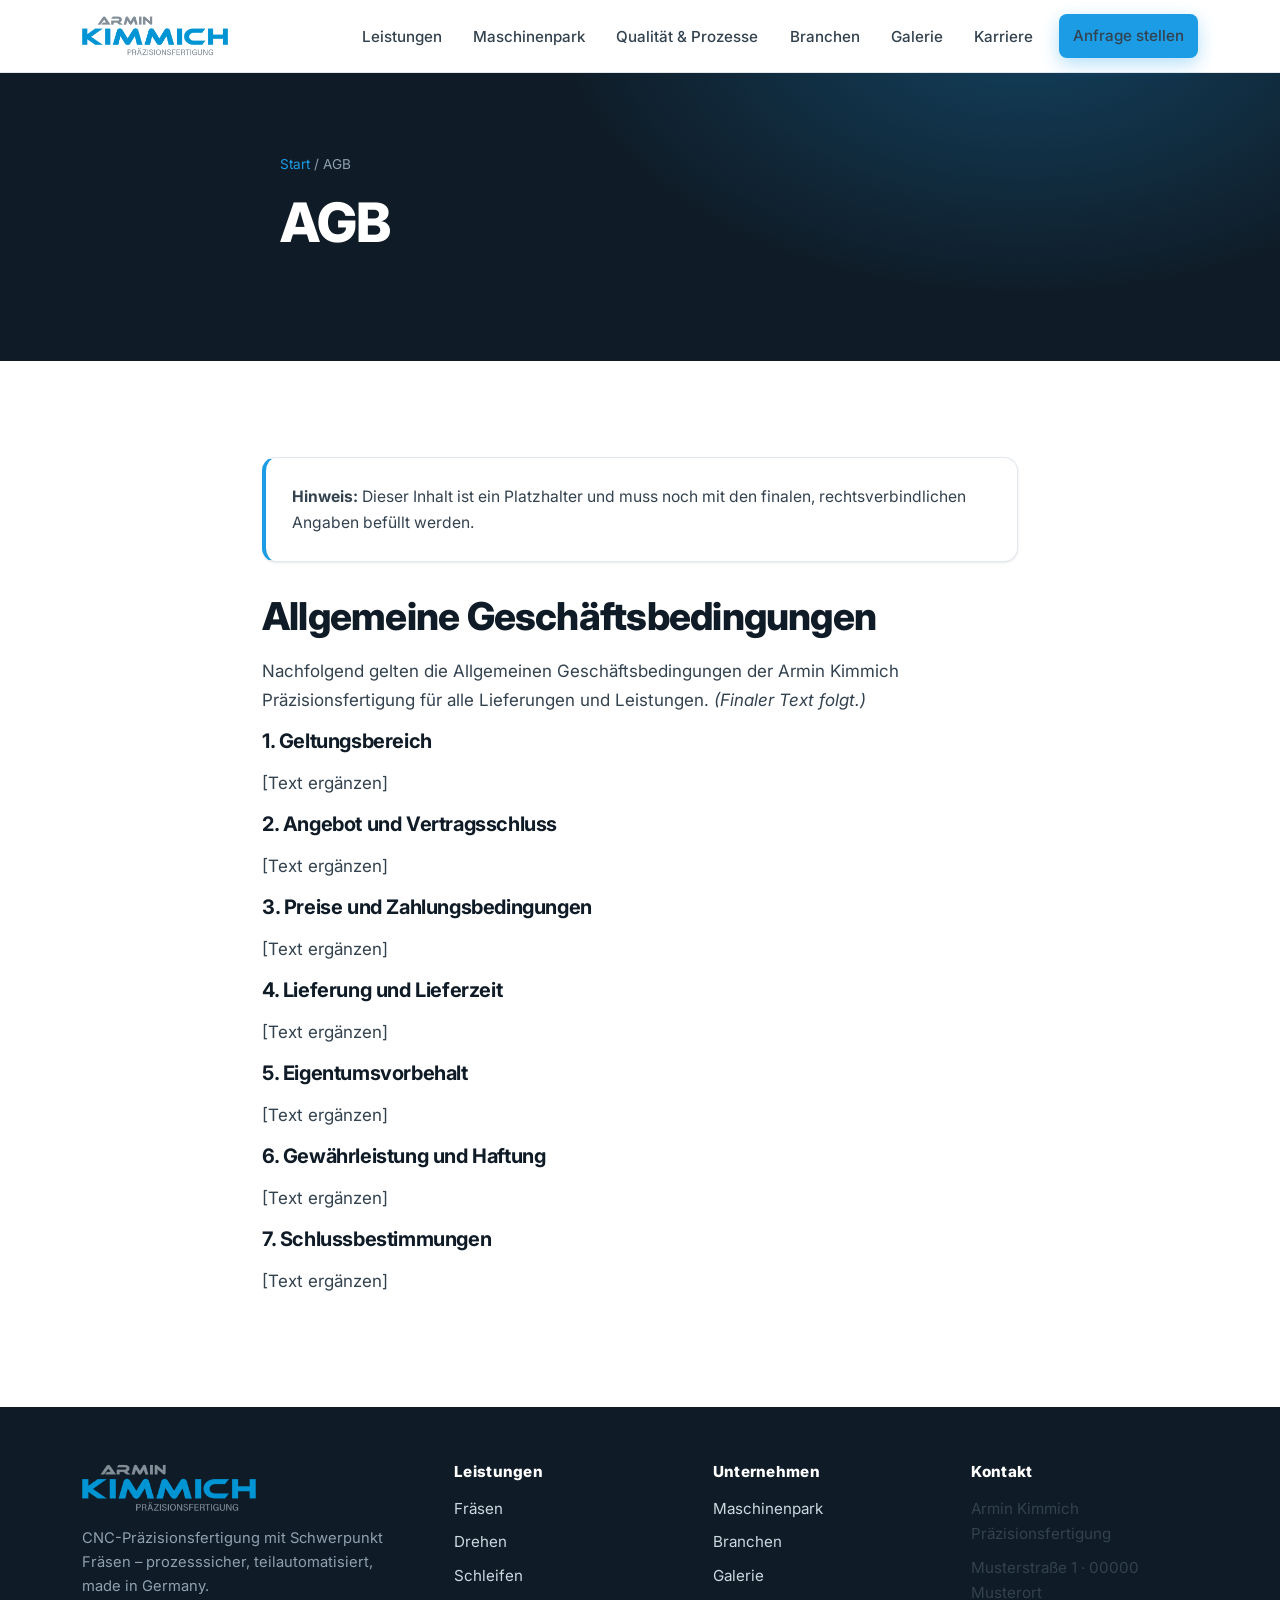
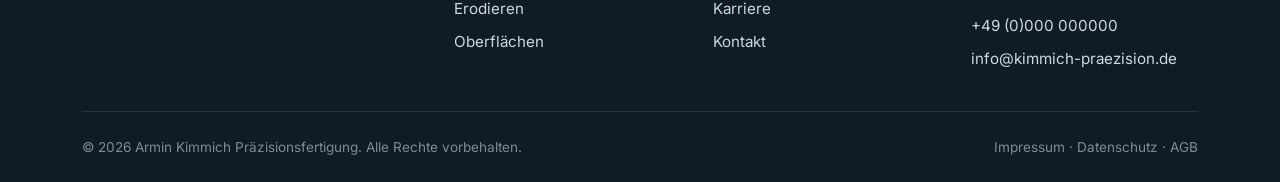
==== agb.html @ dd3c0cbb "Portfolio angleichen + Maschinenpark erweitern + AGB/Rechtsseiten - Startseite: Leistungskarten auf " ====
<!DOCTYPE html>
<html lang="de">
<head>
  <meta charset="UTF-8" />
  <meta name="viewport" content="width=device-width, initial-scale=1" />
  <title>AGB – Armin Kimmich Präzisionsfertigung</title>
  <meta name="description" content="Allgemeine Geschäftsbedingungen der Armin Kimmich Präzisionsfertigung." />
  <meta name="robots" content="noindex" />
  <link rel="icon" href="assets/favicon.svg" type="image/svg+xml" />
  <link rel="stylesheet" href="css/style.css" />
</head>
<body>
  <header class="site-header">
    <div class="container nav">
      <a class="brand" href="index.html"><img class="brand__logo" src="logo_kimmich_transparent_web_567x162pixel.png" alt="Armin Kimmich Präzisionsfertigung" width="567" height="162" /></a>
      <button class="nav__toggle" aria-label="Menü" aria-expanded="false" aria-controls="nav-links"><span></span><span></span><span></span></button>
      <ul class="nav__links" id="nav-links">
        <li><a href="leistungen.html">Leistungen</a></li>
        <li><a href="maschinenpark.html">Maschinenpark</a></li>
        <li><a href="qualitaet-prozesse.html">Qualität & Prozesse</a></li>
        <li><a href="branchen.html">Branchen</a></li>
        <li><a href="galerie.html">Galerie</a></li>
        <li><a href="karriere.html">Karriere</a></li>
        <li class="nav__cta"><a class="btn btn--primary" href="kontakt.html">Anfrage stellen</a></li>
      </ul>
    </div>
  </header>

  <section class="page-hero">
    <div class="container page-hero__inner">
      <div class="breadcrumb"><a href="index.html">Start</a> / AGB</div>
      <h1>AGB</h1>
    </div>
  </section>

  <section class="section">
    <div class="container" style="max-width:820px">
<div class="card reveal" style="border-left:4px solid var(--accent);margin-bottom:2rem"><p style="margin:0"><strong>Hinweis:</strong> Dieser Inhalt ist ein Platzhalter und muss noch mit den finalen, rechtsverbindlichen Angaben befüllt werden.</p></div>
      <div class="stack">
        <h2>Allgemeine Geschäftsbedingungen</h2>
        <p>Nachfolgend gelten die Allgemeinen Geschäftsbedingungen der Armin Kimmich
           Präzisionsfertigung für alle Lieferungen und Leistungen. <em>(Finaler Text folgt.)</em></p>
        <h3>1. Geltungsbereich</h3>
        <p>[Text ergänzen]</p>
        <h3>2. Angebot und Vertragsschluss</h3>
        <p>[Text ergänzen]</p>
        <h3>3. Preise und Zahlungsbedingungen</h3>
        <p>[Text ergänzen]</p>
        <h3>4. Lieferung und Lieferzeit</h3>
        <p>[Text ergänzen]</p>
        <h3>5. Eigentumsvorbehalt</h3>
        <p>[Text ergänzen]</p>
        <h3>6. Gewährleistung und Haftung</h3>
        <p>[Text ergänzen]</p>
        <h3>7. Schlussbestimmungen</h3>
        <p>[Text ergänzen]</p>
      </div>
    </div>
  </section>

  <footer class="site-footer">
    <div class="container">
      <div class="footer__grid">
        <div class="footer__brand"><a class="brand" href="index.html"><img class="brand__logo" src="logo_kimmich_transparent_web_567x162pixel.png" alt="Armin Kimmich Präzisionsfertigung" width="567" height="162" /></a><p>CNC-Präzisionsfertigung mit Schwerpunkt Fräsen – prozesssicher, teilautomatisiert, made in Germany.</p></div>
        <div><h4>Leistungen</h4><ul><li><a href="leistungen.html">Fräsen</a></li><li><a href="leistungen.html">Drehen</a></li><li><a href="leistungen.html">Schleifen</a></li><li><a href="leistungen.html">Erodieren</a></li><li><a href="leistungen.html">Oberflächen</a></li></ul></div>
        <div><h4>Unternehmen</h4><ul><li><a href="maschinenpark.html">Maschinenpark</a></li><li><a href="branchen.html">Branchen</a></li><li><a href="galerie.html">Galerie</a></li><li><a href="karriere.html">Karriere</a></li><li><a href="kontakt.html">Kontakt</a></li></ul></div>
        <div><h4>Kontakt</h4><ul><li>Armin Kimmich Präzisionsfertigung</li><li>Musterstraße 1 · 00000 Musterort</li><li><a href="tel:+490000000000">+49 (0)000 000000</a></li><li><a href="mailto:info@kimmich-praezision.de">info@kimmich-praezision.de</a></li></ul></div>
      </div>
      <div class="footer__bottom">
        <span>© <span data-year>2026</span> Armin Kimmich Präzisionsfertigung. Alle Rechte vorbehalten.</span>
        <span><a href="impressum.html">Impressum</a> · <a href="datenschutz.html">Datenschutz</a> · <a href="agb.html">AGB</a></span>
      </div>
    </div>
  </footer>
  <script src="js/main.js"></script>
</body>
</html>
---- css/style.css ----
/* ==========================================================================
   Armin Kimmich Präzisionsfertigung – Design System
   Schrift: Inter · Akzent: #1c9ce5
   ========================================================================== */

/* ---- Fonts (Inter, self-hosted fallback to system) ---------------------- */
@import url('https://fonts.googleapis.com/css2?family=Inter:wght@400;500;600;700;800&display=swap');

/* ---- Design Tokens ------------------------------------------------------ */
:root {
  --accent: #1c9ce5;
  --accent-dark: #147bb8;
  --accent-light: #e8f5fd;

  --ink: #0f1b26;
  --ink-2: #33424f;
  --muted: #6a7885;
  --line: #e3e8ed;
  --bg: #ffffff;
  --bg-soft: #f5f8fa;
  --bg-dark: #0f1b26;

  --radius: 14px;
  --radius-sm: 9px;
  --shadow-sm: 0 1px 3px rgba(15, 27, 38, .06), 0 1px 2px rgba(15, 27, 38, .04);
  --shadow: 0 10px 30px rgba(15, 27, 38, .08);
  --shadow-lg: 0 24px 60px rgba(15, 27, 38, .12);

  --container: 1180px;
  --gap: clamp(1rem, 3vw, 2rem);

  --font: 'Inter', -apple-system, BlinkMacSystemFont, 'Segoe UI', Roboto, Helvetica, Arial, sans-serif;
}

/* ---- Reset -------------------------------------------------------------- */
*, *::before, *::after { box-sizing: border-box; }
html { scroll-behavior: smooth; -webkit-text-size-adjust: 100%; }
body {
  margin: 0;
  font-family: var(--font);
  color: var(--ink);
  background: var(--bg);
  line-height: 1.65;
  font-size: 17px;
  -webkit-font-smoothing: antialiased;
  text-rendering: optimizeLegibility;
}
img { max-width: 100%; display: block; }
a { color: var(--accent-dark); text-decoration: none; }
a:hover { text-decoration: underline; }
h1, h2, h3, h4 { line-height: 1.15; color: var(--ink); font-weight: 800; letter-spacing: -.02em; margin: 0 0 .5em; }
h1 { font-size: clamp(2.1rem, 5vw, 3.4rem); }
h2 { font-size: clamp(1.6rem, 3.5vw, 2.4rem); }
h3 { font-size: 1.25rem; font-weight: 700; }
p { margin: 0 0 1rem; color: var(--ink-2); }
ul, ol { color: var(--ink-2); }

/* ---- Layout helpers ----------------------------------------------------- */
.container { width: 100%; max-width: var(--container); margin-inline: auto; padding-inline: var(--gap); }
.section { padding: clamp(3.5rem, 8vw, 6rem) 0; }
.section--soft { background: var(--bg-soft); }
.section--dark { background: var(--bg-dark); color: #dbe4ec; }
.section--dark h1, .section--dark h2, .section--dark h3 { color: #fff; }
.section--dark p { color: #a9b7c4; }

.eyebrow {
  display: inline-block;
  font-size: .8rem;
  font-weight: 700;
  letter-spacing: .12em;
  text-transform: uppercase;
  color: var(--accent-dark);
  margin-bottom: .75rem;
}
.section--dark .eyebrow { color: var(--accent); }

.lead { font-size: 1.2rem; color: var(--ink-2); max-width: 60ch; }
.center { text-align: center; }
.center .lead { margin-inline: auto; }
.mt-0 { margin-top: 0; } .mb-0 { margin-bottom: 0; }

/* ---- Buttons ------------------------------------------------------------ */
.btn {
  display: inline-flex; align-items: center; gap: .5rem;
  font-weight: 600; font-size: 1rem;
  padding: .8rem 1.5rem; border-radius: var(--radius-sm);
  border: 1.5px solid transparent; cursor: pointer;
  transition: transform .15s ease, box-shadow .2s ease, background .2s ease;
  text-decoration: none;
}
.btn:hover { text-decoration: none; transform: translateY(-1px); }
.btn--primary { background: var(--accent); color: #fff; box-shadow: 0 6px 18px rgba(28,156,229,.32); }
.btn--primary:hover { background: var(--accent-dark); color: #fff; }
.btn--ghost { background: transparent; color: var(--ink); border-color: var(--line); }
.btn--ghost:hover { border-color: var(--accent); color: var(--accent-dark); }
.btn--light { background: #fff; color: var(--ink); }
.btn--light:hover { background: var(--accent-light); color: var(--accent-dark); }

/* ---- Header / Nav ------------------------------------------------------- */
.site-header {
  position: sticky; top: 0; z-index: 50;
  background: rgba(255,255,255,.88);
  backdrop-filter: saturate(180%) blur(12px);
  border-bottom: 1px solid var(--line);
}
.nav { display: flex; align-items: center; justify-content: space-between; height: 72px; }
.brand { display: flex; align-items: center; gap: .65rem; font-weight: 800; font-size: 1.05rem; color: var(--ink); letter-spacing: -.02em; }
.brand:hover { text-decoration: none; }
.brand__mark {
  width: 38px; height: 38px; border-radius: 9px;
  background: linear-gradient(135deg, var(--accent), var(--accent-dark));
  display: grid; place-items: center; color: #fff; font-weight: 800; font-size: 1.1rem;
  box-shadow: 0 4px 12px rgba(28,156,229,.35);
}
.brand__sub { display: block; font-size: .72rem; font-weight: 500; color: var(--muted); letter-spacing: .02em; }
.brand__logo { height: 42px; width: auto; display: block; }
@media (max-width: 900px) { .brand__logo { height: 34px; } }
.site-footer .brand { margin-bottom: .8rem; }
.site-footer .brand__logo { height: 50px; }

.nav__links { display: flex; align-items: center; gap: .35rem; list-style: none; margin: 0; padding: 0; }
.nav__links a {
  color: var(--ink-2); font-weight: 500; font-size: .95rem;
  padding: .5rem .8rem; border-radius: 8px; transition: background .15s, color .15s;
}
.nav__links a:hover, .nav__links a.is-active { color: var(--accent-dark); background: var(--accent-light); text-decoration: none; }
.nav__cta { margin-left: .5rem; }

.nav__toggle {
  display: none; background: none; border: 0; cursor: pointer; padding: .5rem;
  width: 44px; height: 44px; border-radius: 8px;
}
.nav__toggle span { display: block; width: 22px; height: 2px; background: var(--ink); margin: 4px auto; transition: .25s; border-radius: 2px; }
.nav__toggle[aria-expanded="true"] span:nth-child(1) { transform: translateY(6px) rotate(45deg); }
.nav__toggle[aria-expanded="true"] span:nth-child(2) { opacity: 0; }
.nav__toggle[aria-expanded="true"] span:nth-child(3) { transform: translateY(-6px) rotate(-45deg); }

@media (max-width: 900px) {
  .nav__toggle { display: block; }
  .nav__links {
    position: absolute; top: 72px; left: 0; right: 0;
    flex-direction: column; align-items: stretch; gap: .1rem;
    background: #fff; border-bottom: 1px solid var(--line);
    padding: .75rem var(--gap) 1.25rem;
    box-shadow: var(--shadow);
    transform: translateY(-8px); opacity: 0; pointer-events: none; transition: .2s;
  }
  .nav__links.is-open { transform: none; opacity: 1; pointer-events: auto; }
  .nav__links a { padding: .8rem .8rem; font-size: 1.05rem; }
  .nav__cta { margin: .5rem 0 0; }
  .nav__cta .btn { width: 100%; justify-content: center; }
}

/* ---- Hero --------------------------------------------------------------- */
.hero { position: relative; overflow: hidden; background: var(--bg-dark); color: #fff; }
.hero::before {
  content: ""; position: absolute; inset: 0;
  background:
    radial-gradient(60rem 40rem at 75% -10%, rgba(28,156,229,.35), transparent 60%),
    radial-gradient(40rem 30rem at 10% 110%, rgba(28,156,229,.18), transparent 60%);
}
.hero__inner { position: relative; padding: clamp(4rem, 10vw, 7rem) 0; max-width: 720px; }
.hero h1 { color: #fff; }
.hero p { color: #b9c6d2; font-size: 1.25rem; }
.hero__actions { display: flex; flex-wrap: wrap; gap: .8rem; margin-top: 1.6rem; }
.hero__stats { display: flex; flex-wrap: wrap; gap: 2.5rem; margin-top: 3rem; }
.hero__stat b { display: block; font-size: 2rem; color: #fff; font-weight: 800; letter-spacing: -.02em; }
.hero__stat span { color: #8fa0af; font-size: .9rem; }

/* ---- Grid & Cards ------------------------------------------------------- */
.grid { display: grid; gap: 1.5rem; }
.grid--2 { grid-template-columns: repeat(2, 1fr); }
.grid--3 { grid-template-columns: repeat(3, 1fr); }
.grid--4 { grid-template-columns: repeat(4, 1fr); }
@media (max-width: 900px) { .grid--3, .grid--4 { grid-template-columns: repeat(2, 1fr); } }
@media (max-width: 620px) { .grid--2, .grid--3, .grid--4 { grid-template-columns: 1fr; } }

.card {
  background: #fff; border: 1px solid var(--line); border-radius: var(--radius);
  padding: 1.6rem; box-shadow: var(--shadow-sm);
  transition: transform .18s ease, box-shadow .2s ease, border-color .2s;
}
.card:hover { transform: translateY(-3px); box-shadow: var(--shadow); border-color: #d3dbe2; }
.card__icon {
  width: 48px; height: 48px; border-radius: 12px; margin-bottom: 1rem;
  background: var(--accent-light); color: var(--accent-dark);
  display: grid; place-items: center; font-size: 1.4rem;
}
.card h3 { margin-bottom: .4rem; }
.card p { margin-bottom: 0; font-size: .98rem; }
.card__link { display: inline-flex; align-items: center; gap: .35rem; margin-top: 1rem; font-weight: 600; font-size: .95rem; }

/* ---- Feature split ------------------------------------------------------ */
.split { display: grid; grid-template-columns: 1fr 1fr; gap: clamp(2rem, 5vw, 4rem); align-items: center; }
.split--reverse .split__media { order: 2; }
@media (max-width: 820px) { .split { grid-template-columns: 1fr; } .split--reverse .split__media { order: 0; } }

/* ---- Media placeholder (.ph) ------------------------------------------- */
.ph {
  position: relative; border-radius: var(--radius); overflow: hidden;
  background:
    repeating-linear-gradient(45deg, #eef2f5 0 12px, #e7edf1 12px 24px);
  border: 1px dashed #c7d2db;
  display: grid; place-items: center; min-height: 260px; color: var(--muted);
  font-size: .85rem; font-weight: 600; letter-spacing: .04em; text-align: center;
}
.ph--tall { min-height: 380px; }
.ph--wide { aspect-ratio: 16/9; min-height: 0; }
.ph span { background: rgba(255,255,255,.75); padding: .35rem .7rem; border-radius: 6px; }

/* ---- Eingebundene Bilder ------------------------------------------------ */
.media {
  display: block; width: 100%; border-radius: var(--radius);
  box-shadow: var(--shadow); object-fit: cover;
}
.split__media .media { aspect-ratio: 4 / 3; height: auto; }

/* ---- Galerie ------------------------------------------------------------ */
.gallery { display: grid; grid-template-columns: repeat(4, 1fr); gap: 1rem; }
@media (max-width: 900px) { .gallery { grid-template-columns: repeat(3, 1fr); } }
@media (max-width: 620px) { .gallery { grid-template-columns: repeat(2, 1fr); } }
.gallery button {
  padding: 0; border: 0; margin: 0; cursor: pointer; background: none;
  border-radius: var(--radius-sm); overflow: hidden; display: block;
  box-shadow: var(--shadow-sm); transition: transform .18s ease, box-shadow .2s ease;
}
.gallery button:hover { transform: translateY(-3px); box-shadow: var(--shadow); }
.gallery img { width: 100%; aspect-ratio: 4 / 3; object-fit: cover; display: block; }

/* ---- Lightbox ----------------------------------------------------------- */
.lightbox {
  position: fixed; inset: 0; z-index: 100; display: none;
  align-items: center; justify-content: center;
  background: rgba(8, 14, 20, .92); padding: 4vw;
}
.lightbox.is-open { display: flex; }
.lightbox img { max-width: 92vw; max-height: 86vh; border-radius: var(--radius-sm); box-shadow: var(--shadow-lg); }
.lightbox__btn {
  position: absolute; background: rgba(255,255,255,.12); color: #fff; border: 0;
  width: 52px; height: 52px; border-radius: 50%; font-size: 1.6rem; cursor: pointer;
  display: grid; place-items: center; transition: background .15s;
}
.lightbox__btn:hover { background: rgba(255,255,255,.25); }
.lightbox__close { top: 18px; right: 18px; }
.lightbox__prev { left: 18px; top: 50%; transform: translateY(-50%); }
.lightbox__next { right: 18px; top: 50%; transform: translateY(-50%); }
.lightbox__count { position: absolute; bottom: 18px; left: 0; right: 0; text-align: center; color: #b9c6d2; font-size: .9rem; }
@media (max-width: 620px) { .lightbox__btn { width: 44px; height: 44px; } }

/* ---- Spec table --------------------------------------------------------- */
.spec {
  width: 100%; border-collapse: collapse; background: #fff;
  border: 1px solid var(--line); border-radius: var(--radius); overflow: hidden;
  box-shadow: var(--shadow-sm);
}
.spec th, .spec td { text-align: left; padding: .95rem 1.2rem; border-bottom: 1px solid var(--line); }
.spec tr:last-child td { border-bottom: 0; }
.spec th { background: var(--bg-soft); font-weight: 700; color: var(--ink); width: 45%; }
.spec td { color: var(--ink-2); font-variant-numeric: tabular-nums; }

/* ---- Process steps ------------------------------------------------------ */
.steps { counter-reset: step; display: grid; gap: 1.2rem; }
.step {
  display: grid; grid-template-columns: auto 1fr; gap: 1.2rem; align-items: start;
  background: #fff; border: 1px solid var(--line); border-radius: var(--radius);
  padding: 1.4rem 1.6rem; box-shadow: var(--shadow-sm);
}
.step__num {
  counter-increment: step; width: 44px; height: 44px; border-radius: 50%;
  background: var(--accent); color: #fff; font-weight: 800; display: grid; place-items: center;
}
.step__num::before { content: counter(step, decimal-leading-zero); }
.step h3 { margin-bottom: .25rem; }
.step p { margin: 0; font-size: .98rem; }

/* ---- Badge / pill ------------------------------------------------------- */
.pill {
  display: inline-flex; align-items: center; gap: .4rem;
  background: var(--accent-light); color: var(--accent-dark);
  font-size: .8rem; font-weight: 700; padding: .35rem .7rem; border-radius: 999px;
}
.taglist { display: flex; flex-wrap: wrap; gap: .5rem; margin-top: 1rem; }
.taglist .pill { background: #fff; border: 1px solid var(--line); color: var(--ink-2); }

/* ---- CTA banner --------------------------------------------------------- */
.cta {
  background: linear-gradient(135deg, var(--accent), var(--accent-dark));
  color: #fff; border-radius: var(--radius); padding: clamp(2.2rem, 5vw, 3.5rem);
  text-align: center; box-shadow: var(--shadow);
}
.cta h2 { color: #fff; }
.cta p { color: rgba(255,255,255,.9); max-width: 55ch; margin-inline: auto; }
.cta .btn { margin-top: 1.2rem; }

/* ---- Forms -------------------------------------------------------------- */
.form { display: grid; gap: 1.1rem; }
.form__row { display: grid; grid-template-columns: 1fr 1fr; gap: 1.1rem; }
@media (max-width: 620px) { .form__row { grid-template-columns: 1fr; } }
.field { display: grid; gap: .4rem; }
.field label { font-weight: 600; font-size: .92rem; color: var(--ink); }
.field input, .field select, .field textarea {
  font: inherit; font-size: 1rem; color: var(--ink);
  padding: .8rem .9rem; border: 1.5px solid var(--line); border-radius: var(--radius-sm);
  background: #fff; transition: border-color .15s, box-shadow .15s; width: 100%;
}
.field textarea { resize: vertical; min-height: 130px; }
.field input:focus, .field select:focus, .field textarea:focus {
  outline: none; border-color: var(--accent); box-shadow: 0 0 0 3px rgba(28,156,229,.15);
}
.form__note { font-size: .85rem; color: var(--muted); }

/* ---- Contact info list -------------------------------------------------- */
.info { display: grid; gap: 1.3rem; }
.info__item { display: grid; grid-template-columns: auto 1fr; gap: 1rem; align-items: start; }
.info__item .card__icon { margin: 0; }
.info__item b { display: block; color: var(--ink); }
.info__item span { color: var(--ink-2); }

/* ---- Footer ------------------------------------------------------------- */
.site-footer { background: var(--bg-dark); color: #a9b7c4; padding: 3.5rem 0 1.5rem; }
.site-footer a { color: #cdd8e1; }
.site-footer a:hover { color: #fff; }
.footer__grid { display: grid; grid-template-columns: 1.5fr 1fr 1fr 1fr; gap: 2rem; }
@media (max-width: 820px) { .footer__grid { grid-template-columns: 1fr 1fr; } }
@media (max-width: 520px) { .footer__grid { grid-template-columns: 1fr; } }
.footer__grid h4 { color: #fff; font-size: .95rem; margin-bottom: 1rem; letter-spacing: .02em; }
.footer__grid ul { list-style: none; padding: 0; margin: 0; display: grid; gap: .5rem; font-size: .95rem; }
.footer__brand .brand { color: #fff; margin-bottom: .8rem; }
.footer__brand p { color: #8fa0af; font-size: .92rem; max-width: 34ch; }
.footer__bottom {
  margin-top: 2.5rem; padding-top: 1.5rem; border-top: 1px solid rgba(255,255,255,.1);
  display: flex; flex-wrap: wrap; gap: .5rem 1.5rem; justify-content: space-between;
  font-size: .85rem; color: #7d8b99;
}
.footer__bottom a { color: #7d8b99; }

/* ---- Reveal on scroll (nur wenn JS aktiv; sonst immer sichtbar) --------- */
.js .reveal { opacity: 0; transform: translateY(16px); transition: opacity .6s ease, transform .6s ease; }
.js .reveal.is-visible { opacity: 1; transform: none; }
@media (prefers-reduced-motion: reduce) {
  .js .reveal { opacity: 1; transform: none; transition: none; }
  html { scroll-behavior: auto; }
}

/* ---- Page hero (inner pages) ------------------------------------------- */
.page-hero { background: var(--bg-dark); color: #fff; position: relative; overflow: hidden; }
.page-hero::before {
  content: ""; position: absolute; inset: 0;
  background: radial-gradient(50rem 30rem at 80% -20%, rgba(28,156,229,.3), transparent 60%);
}
.page-hero__inner { position: relative; padding: clamp(3rem, 7vw, 5rem) 0; max-width: 720px; }
.page-hero h1 { color: #fff; }
.page-hero p { color: #b9c6d2; font-size: 1.15rem; margin-bottom: 0; }
.breadcrumb { font-size: .85rem; color: #8fa0af; margin-bottom: 1rem; }
.breadcrumb a { color: var(--accent); }

/* ---- Utility ------------------------------------------------------------ */
.stack > * + * { margin-top: 1rem; }
.checklist { list-style: none; padding: 0; margin: 1rem 0 0; display: grid; gap: .7rem; }
.checklist li { display: grid; grid-template-columns: auto 1fr; gap: .7rem; align-items: start; color: var(--ink-2); }
.checklist li::before {
  content: "✓"; color: var(--accent-dark); font-weight: 800;
  background: var(--accent-light); width: 24px; height: 24px; border-radius: 50%;
  display: grid; place-items: center; font-size: .8rem;
}
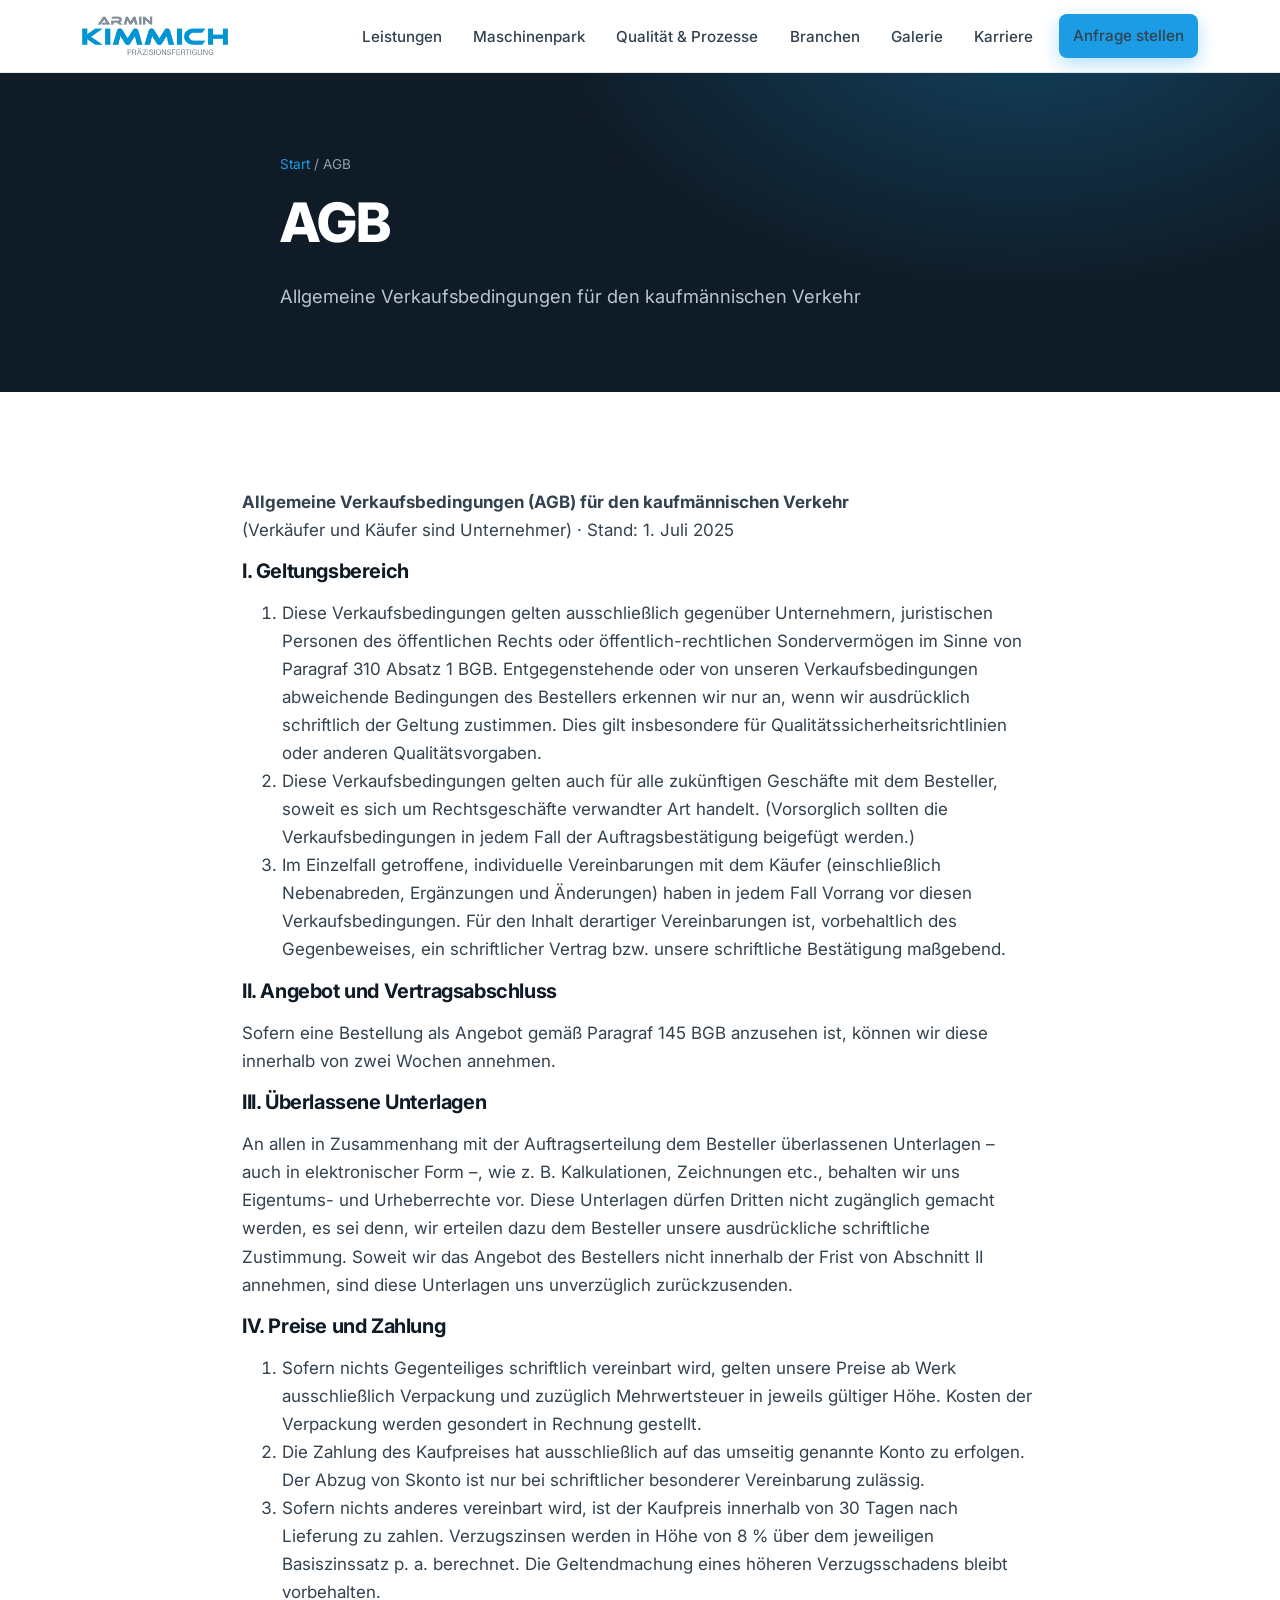
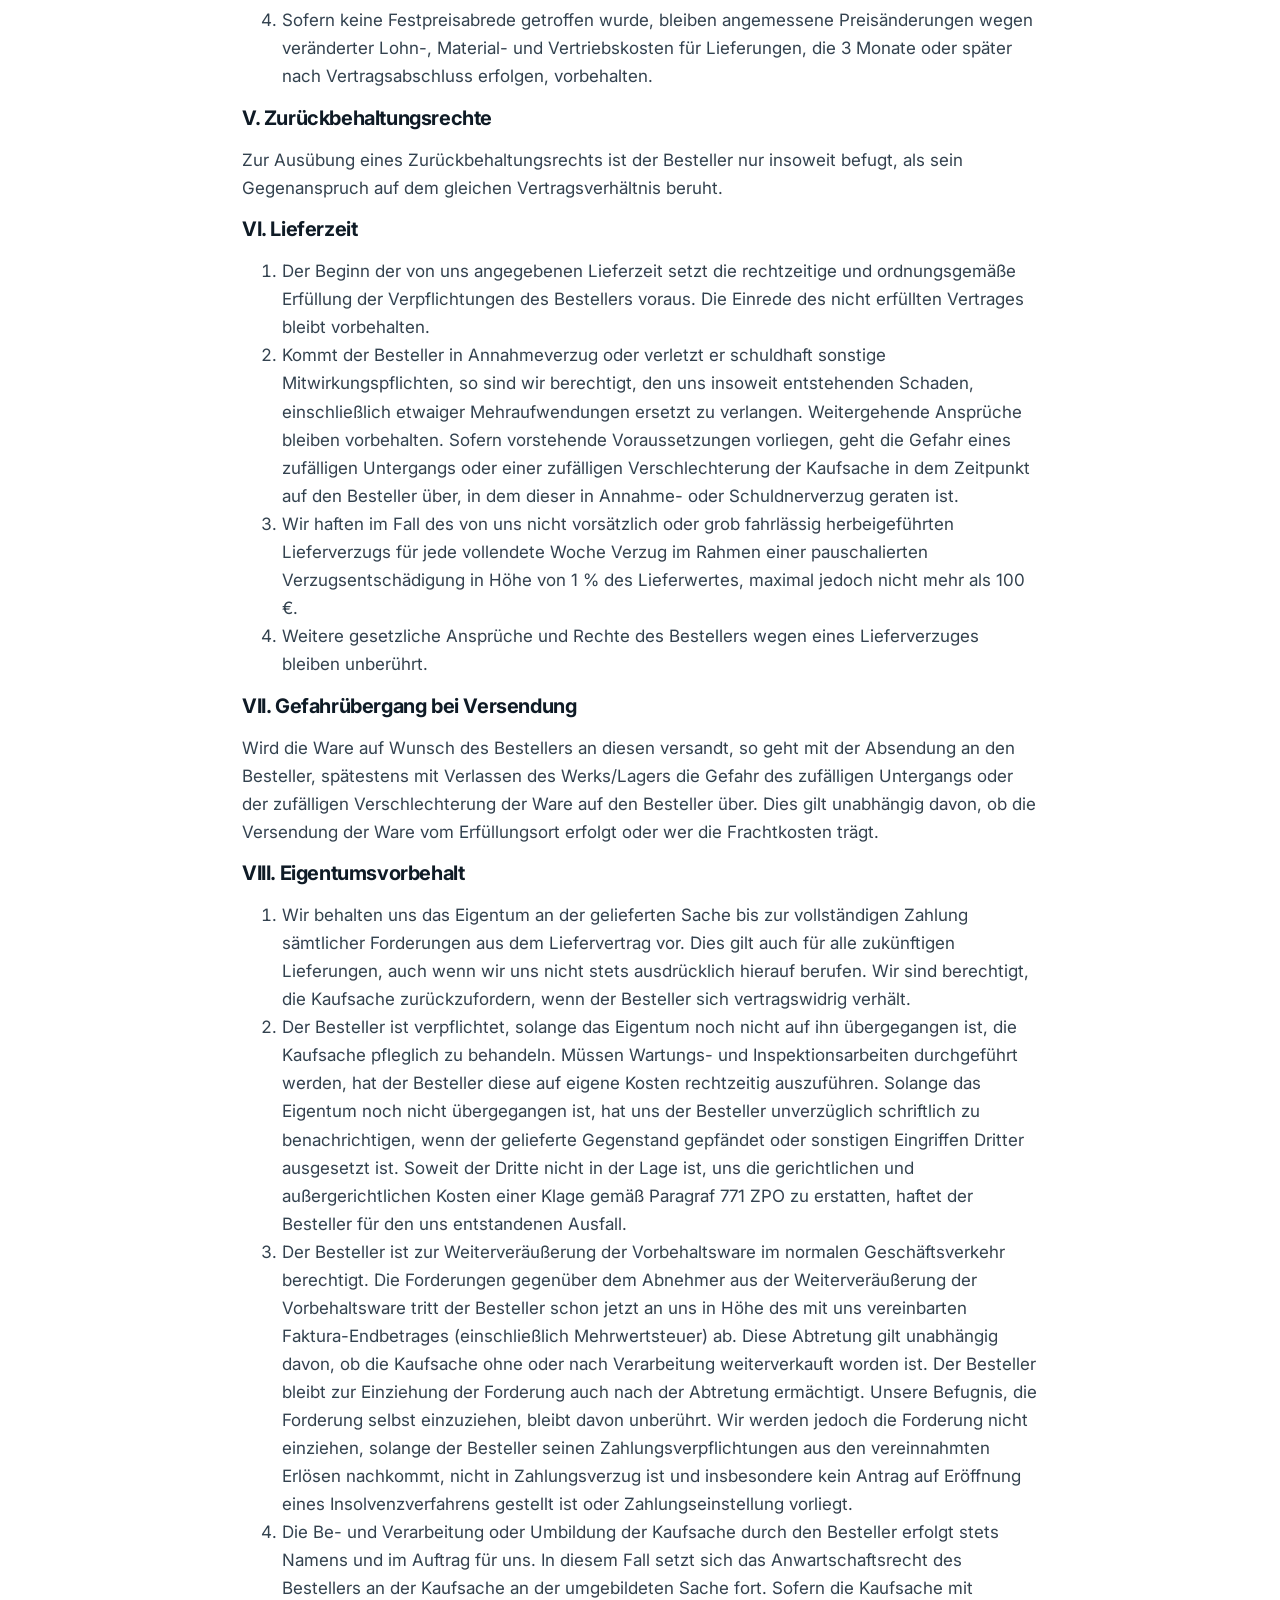
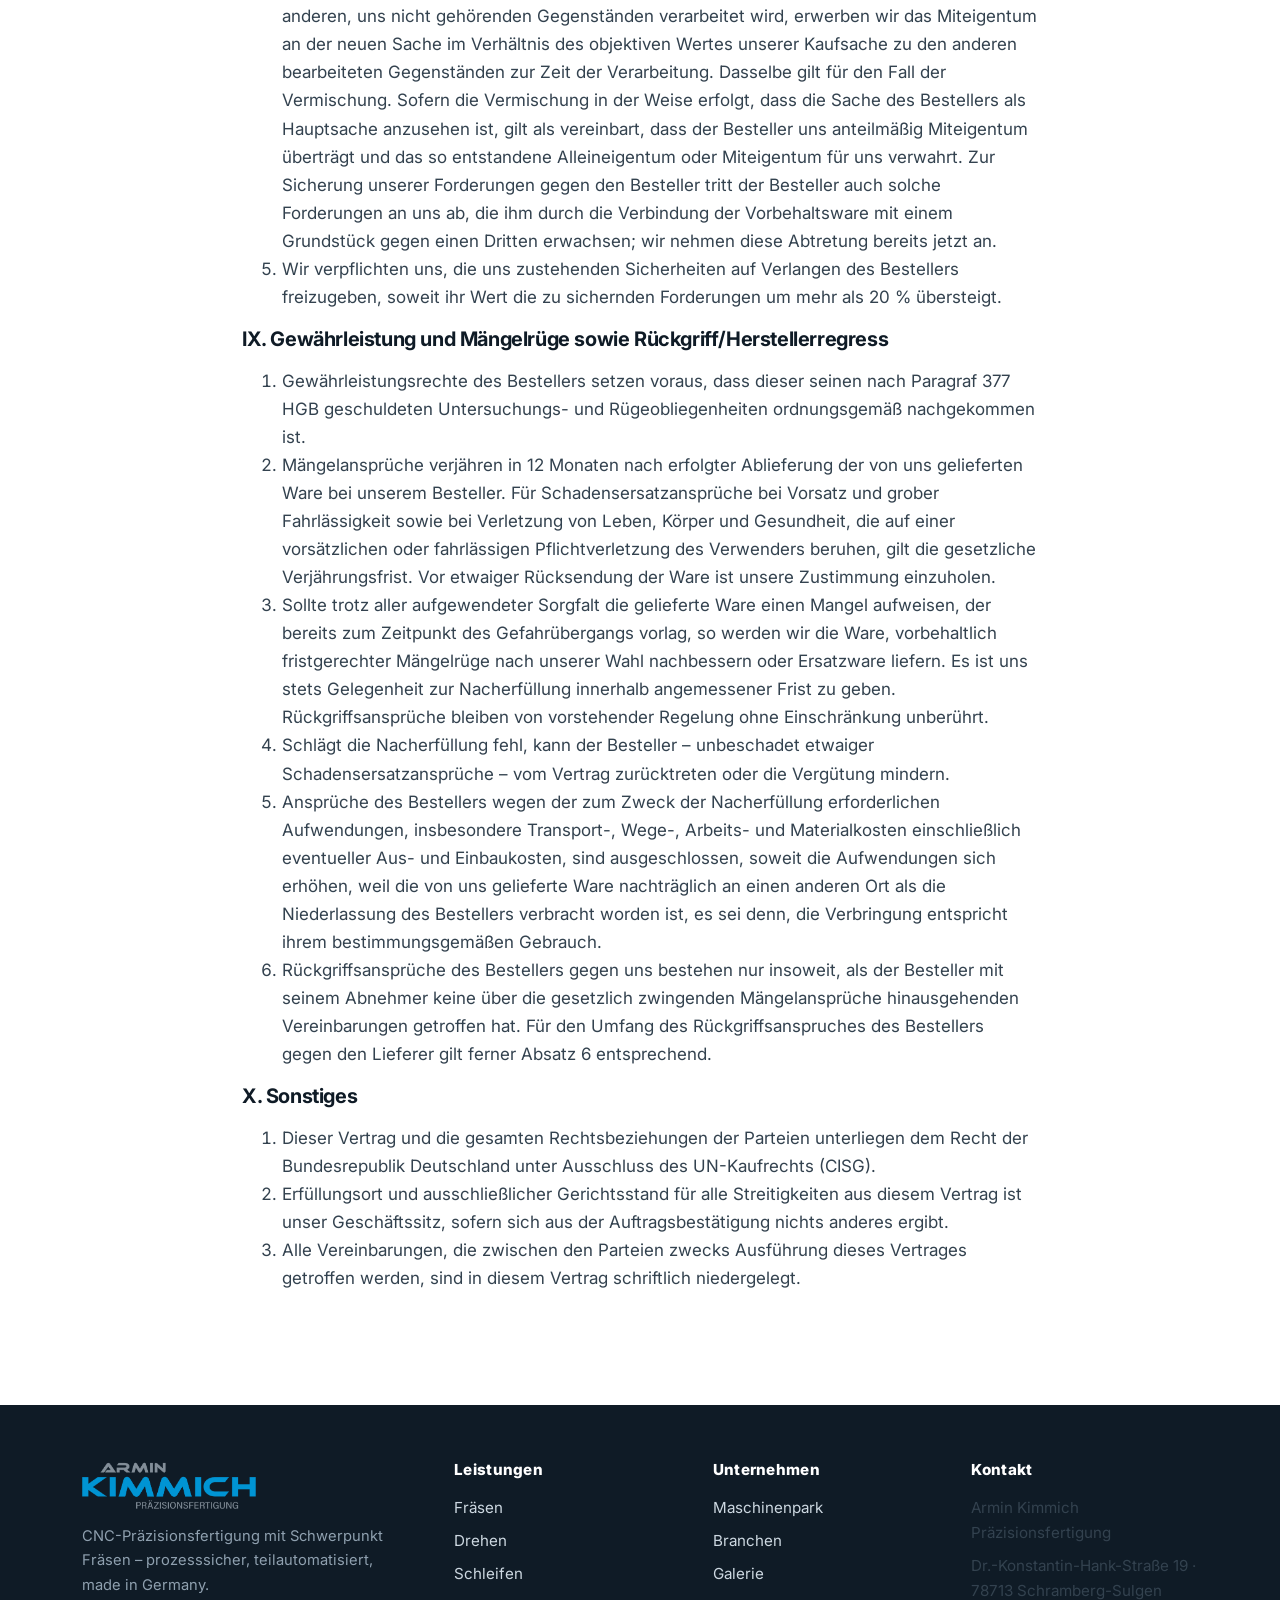
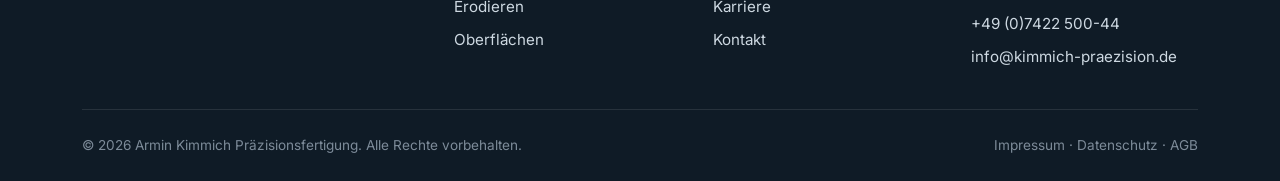
==== commit 90aaac6e: "Echte Rechtstexte und Kontaktdaten einpflegen - Impressum: vollstaendige Angaben (GmbH & Co. KG, HRA" ====
--- a/agb.html
+++ b/agb.html
@@ -4,8 +4,7 @@
   <meta charset="UTF-8" />
   <meta name="viewport" content="width=device-width, initial-scale=1" />
   <title>AGB – Armin Kimmich Präzisionsfertigung</title>
-  <meta name="description" content="Allgemeine Geschäftsbedingungen der Armin Kimmich Präzisionsfertigung." />
-  <meta name="robots" content="noindex" />
+  <meta name="description" content="Allgemeine Verkaufsbedingungen der Armin Kimmich Präzisionsfertigung GmbH & Co. KG (kaufmännischer Verkehr)." />
   <link rel="icon" href="assets/favicon.svg" type="image/svg+xml" />
   <link rel="stylesheet" href="css/style.css" />
 </head>
@@ -30,30 +29,76 @@
     <div class="container page-hero__inner">
       <div class="breadcrumb"><a href="index.html">Start</a> / AGB</div>
       <h1>AGB</h1>
+      <p>Allgemeine Verkaufsbedingungen für den kaufmännischen Verkehr</p>
     </div>
   </section>
 
   <section class="section">
-    <div class="container" style="max-width:820px">
-<div class="card reveal" style="border-left:4px solid var(--accent);margin-bottom:2rem"><p style="margin:0"><strong>Hinweis:</strong> Dieser Inhalt ist ein Platzhalter und muss noch mit den finalen, rechtsverbindlichen Angaben befüllt werden.</p></div>
+    <div class="container" style="max-width:860px">
       <div class="stack">
-        <h2>Allgemeine Geschäftsbedingungen</h2>
-        <p>Nachfolgend gelten die Allgemeinen Geschäftsbedingungen der Armin Kimmich
-           Präzisionsfertigung für alle Lieferungen und Leistungen. <em>(Finaler Text folgt.)</em></p>
-        <h3>1. Geltungsbereich</h3>
-        <p>[Text ergänzen]</p>
-        <h3>2. Angebot und Vertragsschluss</h3>
-        <p>[Text ergänzen]</p>
-        <h3>3. Preise und Zahlungsbedingungen</h3>
-        <p>[Text ergänzen]</p>
-        <h3>4. Lieferung und Lieferzeit</h3>
-        <p>[Text ergänzen]</p>
-        <h3>5. Eigentumsvorbehalt</h3>
-        <p>[Text ergänzen]</p>
-        <h3>6. Gewährleistung und Haftung</h3>
-        <p>[Text ergänzen]</p>
-        <h3>7. Schlussbestimmungen</h3>
-        <p>[Text ergänzen]</p>
+        <p><strong>Allgemeine Verkaufsbedingungen (AGB) für den kaufmännischen Verkehr</strong><br>
+           (Verkäufer und Käufer sind Unternehmer) · Stand: 1. Juli 2025</p>
+
+        <h3>I. Geltungsbereich</h3>
+        <ol>
+          <li>Diese Verkaufsbedingungen gelten ausschließlich gegenüber Unternehmern, juristischen Personen des öffentlichen Rechts oder öffentlich-rechtlichen Sondervermögen im Sinne von Paragraf 310 Absatz 1 BGB. Entgegenstehende oder von unseren Verkaufsbedingungen abweichende Bedingungen des Bestellers erkennen wir nur an, wenn wir ausdrücklich schriftlich der Geltung zustimmen. Dies gilt insbesondere für Qualitätssicherheitsrichtlinien oder anderen Qualitätsvorgaben.</li>
+          <li>Diese Verkaufsbedingungen gelten auch für alle zukünftigen Geschäfte mit dem Besteller, soweit es sich um Rechtsgeschäfte verwandter Art handelt. (Vorsorglich sollten die Verkaufsbedingungen in jedem Fall der Auftragsbestätigung beigefügt werden.)</li>
+          <li>Im Einzelfall getroffene, individuelle Vereinbarungen mit dem Käufer (einschließlich Nebenabreden, Ergänzungen und Änderungen) haben in jedem Fall Vorrang vor diesen Verkaufsbedingungen. Für den Inhalt derartiger Vereinbarungen ist, vorbehaltlich des Gegenbeweises, ein schriftlicher Vertrag bzw. unsere schriftliche Bestätigung maßgebend.</li>
+        </ol>
+
+        <h3>II. Angebot und Vertragsabschluss</h3>
+        <p>Sofern eine Bestellung als Angebot gemäß Paragraf 145 BGB anzusehen ist, können wir diese innerhalb von zwei Wochen annehmen.</p>
+
+        <h3>III. Überlassene Unterlagen</h3>
+        <p>An allen in Zusammenhang mit der Auftragserteilung dem Besteller überlassenen Unterlagen – auch in elektronischer Form –, wie z. B. Kalkulationen, Zeichnungen etc., behalten wir uns Eigentums- und Urheberrechte vor. Diese Unterlagen dürfen Dritten nicht zugänglich gemacht werden, es sei denn, wir erteilen dazu dem Besteller unsere ausdrückliche schriftliche Zustimmung. Soweit wir das Angebot des Bestellers nicht innerhalb der Frist von Abschnitt II annehmen, sind diese Unterlagen uns unverzüglich zurückzusenden.</p>
+
+        <h3>IV. Preise und Zahlung</h3>
+        <ol>
+          <li>Sofern nichts Gegenteiliges schriftlich vereinbart wird, gelten unsere Preise ab Werk ausschließlich Verpackung und zuzüglich Mehrwertsteuer in jeweils gültiger Höhe. Kosten der Verpackung werden gesondert in Rechnung gestellt.</li>
+          <li>Die Zahlung des Kaufpreises hat ausschließlich auf das umseitig genannte Konto zu erfolgen. Der Abzug von Skonto ist nur bei schriftlicher besonderer Vereinbarung zulässig.</li>
+          <li>Sofern nichts anderes vereinbart wird, ist der Kaufpreis innerhalb von 30 Tagen nach Lieferung zu zahlen. Verzugszinsen werden in Höhe von 8 % über dem jeweiligen Basiszinssatz p. a. berechnet. Die Geltendmachung eines höheren Verzugsschadens bleibt vorbehalten.</li>
+          <li>Sofern keine Festpreisabrede getroffen wurde, bleiben angemessene Preisänderungen wegen veränderter Lohn-, Material- und Vertriebskosten für Lieferungen, die 3 Monate oder später nach Vertragsabschluss erfolgen, vorbehalten.</li>
+        </ol>
+
+        <h3>V. Zurückbehaltungsrechte</h3>
+        <p>Zur Ausübung eines Zurückbehaltungsrechts ist der Besteller nur insoweit befugt, als sein Gegenanspruch auf dem gleichen Vertragsverhältnis beruht.</p>
+
+        <h3>VI. Lieferzeit</h3>
+        <ol>
+          <li>Der Beginn der von uns angegebenen Lieferzeit setzt die rechtzeitige und ordnungsgemäße Erfüllung der Verpflichtungen des Bestellers voraus. Die Einrede des nicht erfüllten Vertrages bleibt vorbehalten.</li>
+          <li>Kommt der Besteller in Annahmeverzug oder verletzt er schuldhaft sonstige Mitwirkungspflichten, so sind wir berechtigt, den uns insoweit entstehenden Schaden, einschließlich etwaiger Mehraufwendungen ersetzt zu verlangen. Weitergehende Ansprüche bleiben vorbehalten. Sofern vorstehende Voraussetzungen vorliegen, geht die Gefahr eines zufälligen Untergangs oder einer zufälligen Verschlechterung der Kaufsache in dem Zeitpunkt auf den Besteller über, in dem dieser in Annahme- oder Schuldnerverzug geraten ist.</li>
+          <li>Wir haften im Fall des von uns nicht vorsätzlich oder grob fahrlässig herbeigeführten Lieferverzugs für jede vollendete Woche Verzug im Rahmen einer pauschalierten Verzugsentschädigung in Höhe von 1 % des Lieferwertes, maximal jedoch nicht mehr als 100 €.</li>
+          <li>Weitere gesetzliche Ansprüche und Rechte des Bestellers wegen eines Lieferverzuges bleiben unberührt.</li>
+        </ol>
+
+        <h3>VII. Gefahrübergang bei Versendung</h3>
+        <p>Wird die Ware auf Wunsch des Bestellers an diesen versandt, so geht mit der Absendung an den Besteller, spätestens mit Verlassen des Werks/Lagers die Gefahr des zufälligen Untergangs oder der zufälligen Verschlechterung der Ware auf den Besteller über. Dies gilt unabhängig davon, ob die Versendung der Ware vom Erfüllungsort erfolgt oder wer die Frachtkosten trägt.</p>
+
+        <h3>VIII. Eigentumsvorbehalt</h3>
+        <ol>
+          <li>Wir behalten uns das Eigentum an der gelieferten Sache bis zur vollständigen Zahlung sämtlicher Forderungen aus dem Liefervertrag vor. Dies gilt auch für alle zukünftigen Lieferungen, auch wenn wir uns nicht stets ausdrücklich hierauf berufen. Wir sind berechtigt, die Kaufsache zurückzufordern, wenn der Besteller sich vertragswidrig verhält.</li>
+          <li>Der Besteller ist verpflichtet, solange das Eigentum noch nicht auf ihn übergegangen ist, die Kaufsache pfleglich zu behandeln. Müssen Wartungs- und Inspektionsarbeiten durchgeführt werden, hat der Besteller diese auf eigene Kosten rechtzeitig auszuführen. Solange das Eigentum noch nicht übergegangen ist, hat uns der Besteller unverzüglich schriftlich zu benachrichtigen, wenn der gelieferte Gegenstand gepfändet oder sonstigen Eingriffen Dritter ausgesetzt ist. Soweit der Dritte nicht in der Lage ist, uns die gerichtlichen und außergerichtlichen Kosten einer Klage gemäß Paragraf 771 ZPO zu erstatten, haftet der Besteller für den uns entstandenen Ausfall.</li>
+          <li>Der Besteller ist zur Weiterveräußerung der Vorbehaltsware im normalen Geschäftsverkehr berechtigt. Die Forderungen gegenüber dem Abnehmer aus der Weiterveräußerung der Vorbehaltsware tritt der Besteller schon jetzt an uns in Höhe des mit uns vereinbarten Faktura-Endbetrages (einschließlich Mehrwertsteuer) ab. Diese Abtretung gilt unabhängig davon, ob die Kaufsache ohne oder nach Verarbeitung weiterverkauft worden ist. Der Besteller bleibt zur Einziehung der Forderung auch nach der Abtretung ermächtigt. Unsere Befugnis, die Forderung selbst einzuziehen, bleibt davon unberührt. Wir werden jedoch die Forderung nicht einziehen, solange der Besteller seinen Zahlungsverpflichtungen aus den vereinnahmten Erlösen nachkommt, nicht in Zahlungsverzug ist und insbesondere kein Antrag auf Eröffnung eines Insolvenzverfahrens gestellt ist oder Zahlungseinstellung vorliegt.</li>
+          <li>Die Be- und Verarbeitung oder Umbildung der Kaufsache durch den Besteller erfolgt stets Namens und im Auftrag für uns. In diesem Fall setzt sich das Anwartschaftsrecht des Bestellers an der Kaufsache an der umgebildeten Sache fort. Sofern die Kaufsache mit anderen, uns nicht gehörenden Gegenständen verarbeitet wird, erwerben wir das Miteigentum an der neuen Sache im Verhältnis des objektiven Wertes unserer Kaufsache zu den anderen bearbeiteten Gegenständen zur Zeit der Verarbeitung. Dasselbe gilt für den Fall der Vermischung. Sofern die Vermischung in der Weise erfolgt, dass die Sache des Bestellers als Hauptsache anzusehen ist, gilt als vereinbart, dass der Besteller uns anteilmäßig Miteigentum überträgt und das so entstandene Alleineigentum oder Miteigentum für uns verwahrt. Zur Sicherung unserer Forderungen gegen den Besteller tritt der Besteller auch solche Forderungen an uns ab, die ihm durch die Verbindung der Vorbehaltsware mit einem Grundstück gegen einen Dritten erwachsen; wir nehmen diese Abtretung bereits jetzt an.</li>
+          <li>Wir verpflichten uns, die uns zustehenden Sicherheiten auf Verlangen des Bestellers freizugeben, soweit ihr Wert die zu sichernden Forderungen um mehr als 20 % übersteigt.</li>
+        </ol>
+
+        <h3>IX. Gewährleistung und Mängelrüge sowie Rückgriff/Herstellerregress</h3>
+        <ol>
+          <li>Gewährleistungsrechte des Bestellers setzen voraus, dass dieser seinen nach Paragraf 377 HGB geschuldeten Untersuchungs- und Rügeobliegenheiten ordnungsgemäß nachgekommen ist.</li>
+          <li>Mängelansprüche verjähren in 12 Monaten nach erfolgter Ablieferung der von uns gelieferten Ware bei unserem Besteller. Für Schadensersatzansprüche bei Vorsatz und grober Fahrlässigkeit sowie bei Verletzung von Leben, Körper und Gesundheit, die auf einer vorsätzlichen oder fahrlässigen Pflichtverletzung des Verwenders beruhen, gilt die gesetzliche Verjährungsfrist. Vor etwaiger Rücksendung der Ware ist unsere Zustimmung einzuholen.</li>
+          <li>Sollte trotz aller aufgewendeter Sorgfalt die gelieferte Ware einen Mangel aufweisen, der bereits zum Zeitpunkt des Gefahrübergangs vorlag, so werden wir die Ware, vorbehaltlich fristgerechter Mängelrüge nach unserer Wahl nachbessern oder Ersatzware liefern. Es ist uns stets Gelegenheit zur Nacherfüllung innerhalb angemessener Frist zu geben. Rückgriffsansprüche bleiben von vorstehender Regelung ohne Einschränkung unberührt.</li>
+          <li>Schlägt die Nacherfüllung fehl, kann der Besteller – unbeschadet etwaiger Schadensersatzansprüche – vom Vertrag zurücktreten oder die Vergütung mindern.</li>
+          <li>Ansprüche des Bestellers wegen der zum Zweck der Nacherfüllung erforderlichen Aufwendungen, insbesondere Transport-, Wege-, Arbeits- und Materialkosten einschließlich eventueller Aus- und Einbaukosten, sind ausgeschlossen, soweit die Aufwendungen sich erhöhen, weil die von uns gelieferte Ware nachträglich an einen anderen Ort als die Niederlassung des Bestellers verbracht worden ist, es sei denn, die Verbringung entspricht ihrem bestimmungsgemäßen Gebrauch.</li>
+          <li>Rückgriffsansprüche des Bestellers gegen uns bestehen nur insoweit, als der Besteller mit seinem Abnehmer keine über die gesetzlich zwingenden Mängelansprüche hinausgehenden Vereinbarungen getroffen hat. Für den Umfang des Rückgriffsanspruches des Bestellers gegen den Lieferer gilt ferner Absatz 6 entsprechend.</li>
+        </ol>
+
+        <h3>X. Sonstiges</h3>
+        <ol>
+          <li>Dieser Vertrag und die gesamten Rechtsbeziehungen der Parteien unterliegen dem Recht der Bundesrepublik Deutschland unter Ausschluss des UN-Kaufrechts (CISG).</li>
+          <li>Erfüllungsort und ausschließlicher Gerichtsstand für alle Streitigkeiten aus diesem Vertrag ist unser Geschäftssitz, sofern sich aus der Auftragsbestätigung nichts anderes ergibt.</li>
+          <li>Alle Vereinbarungen, die zwischen den Parteien zwecks Ausführung dieses Vertrages getroffen werden, sind in diesem Vertrag schriftlich niedergelegt.</li>
+        </ol>
       </div>
     </div>
   </section>
@@ -64,7 +109,7 @@
         <div class="footer__brand"><a class="brand" href="index.html"><img class="brand__logo" src="logo_kimmich_transparent_web_567x162pixel.png" alt="Armin Kimmich Präzisionsfertigung" width="567" height="162" /></a><p>CNC-Präzisionsfertigung mit Schwerpunkt Fräsen – prozesssicher, teilautomatisiert, made in Germany.</p></div>
         <div><h4>Leistungen</h4><ul><li><a href="leistungen.html">Fräsen</a></li><li><a href="leistungen.html">Drehen</a></li><li><a href="leistungen.html">Schleifen</a></li><li><a href="leistungen.html">Erodieren</a></li><li><a href="leistungen.html">Oberflächen</a></li></ul></div>
         <div><h4>Unternehmen</h4><ul><li><a href="maschinenpark.html">Maschinenpark</a></li><li><a href="branchen.html">Branchen</a></li><li><a href="galerie.html">Galerie</a></li><li><a href="karriere.html">Karriere</a></li><li><a href="kontakt.html">Kontakt</a></li></ul></div>
-        <div><h4>Kontakt</h4><ul><li>Armin Kimmich Präzisionsfertigung</li><li>Musterstraße 1 · 00000 Musterort</li><li><a href="tel:+490000000000">+49 (0)000 000000</a></li><li><a href="mailto:info@kimmich-praezision.de">info@kimmich-praezision.de</a></li></ul></div>
+        <div><h4>Kontakt</h4><ul><li>Armin Kimmich Präzisionsfertigung</li><li>Dr.-Konstantin-Hank-Straße 19 · 78713 Schramberg-Sulgen</li><li><a href="tel:+49742250044">+49 (0)7422 500-44</a></li><li><a href="mailto:info@kimmich-praezision.de">info@kimmich-praezision.de</a></li></ul></div>
       </div>
       <div class="footer__bottom">
         <span>© <span data-year>2026</span> Armin Kimmich Präzisionsfertigung. Alle Rechte vorbehalten.</span>
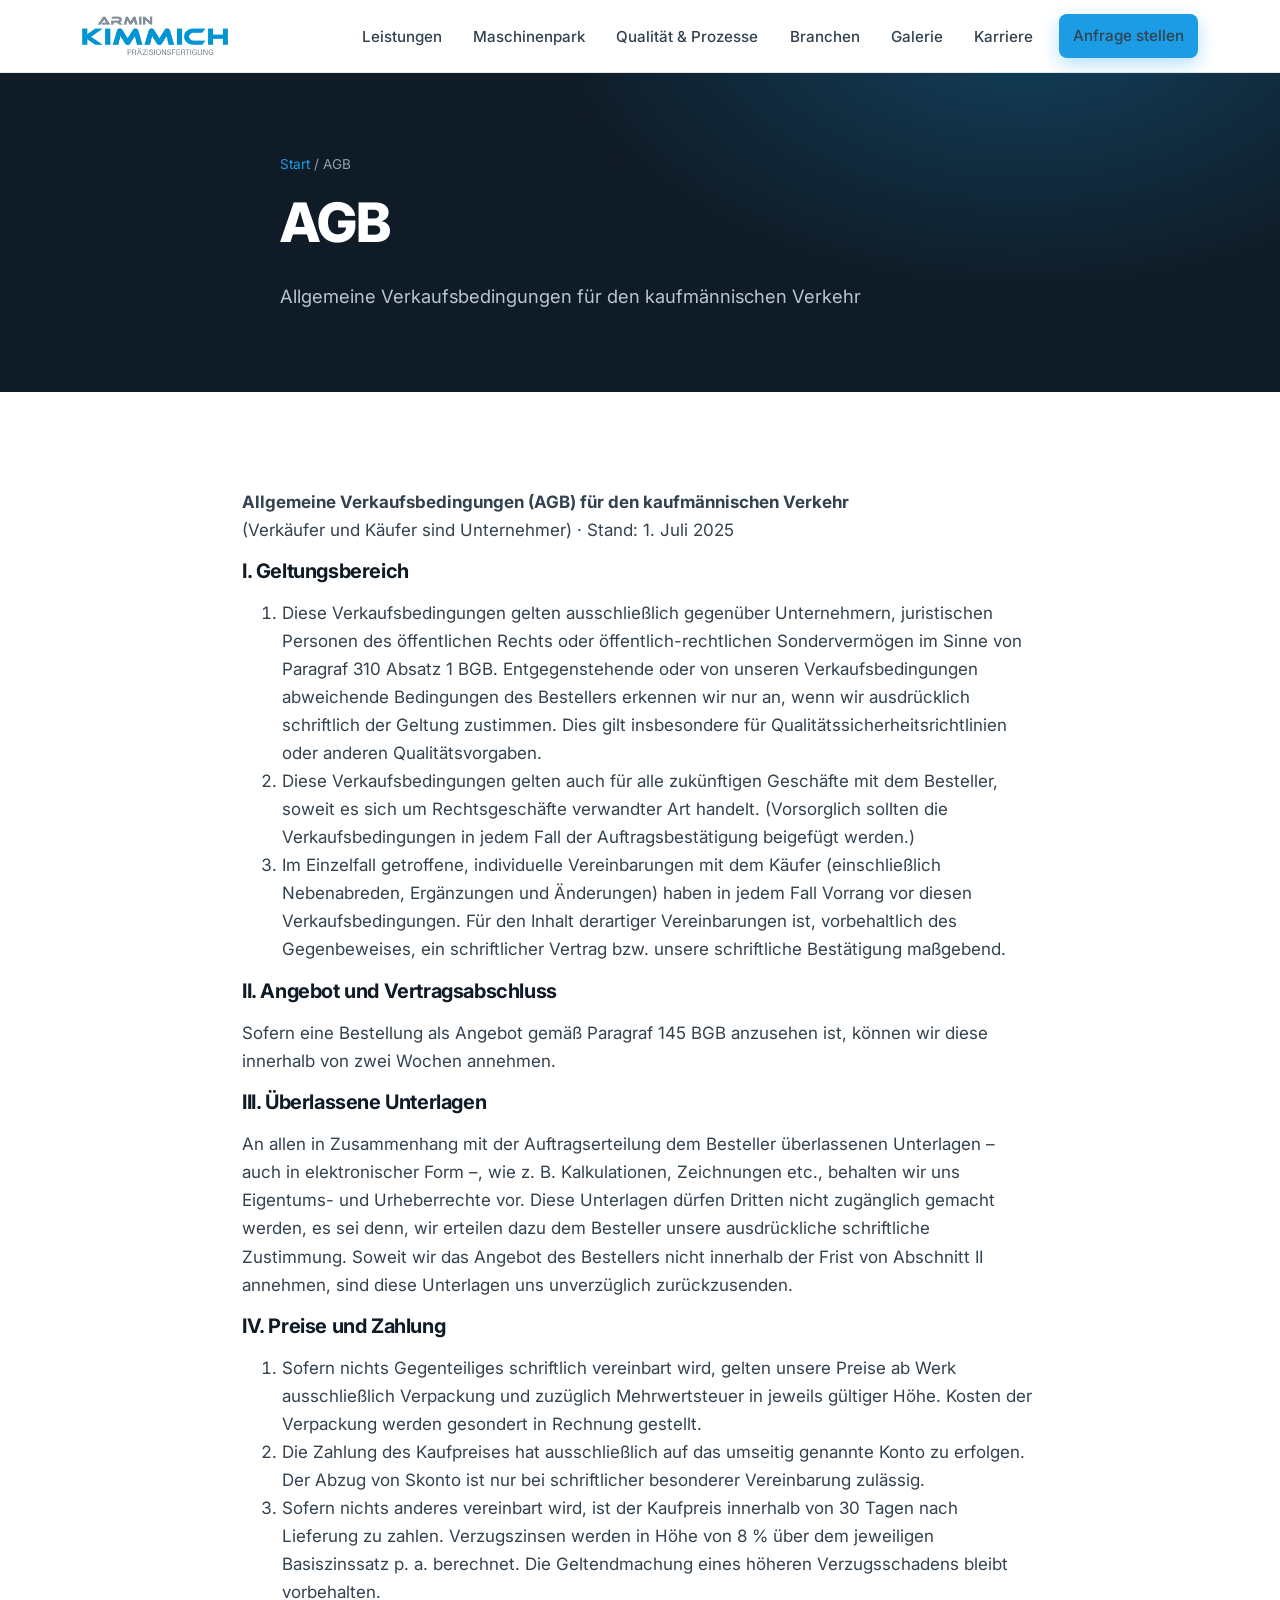
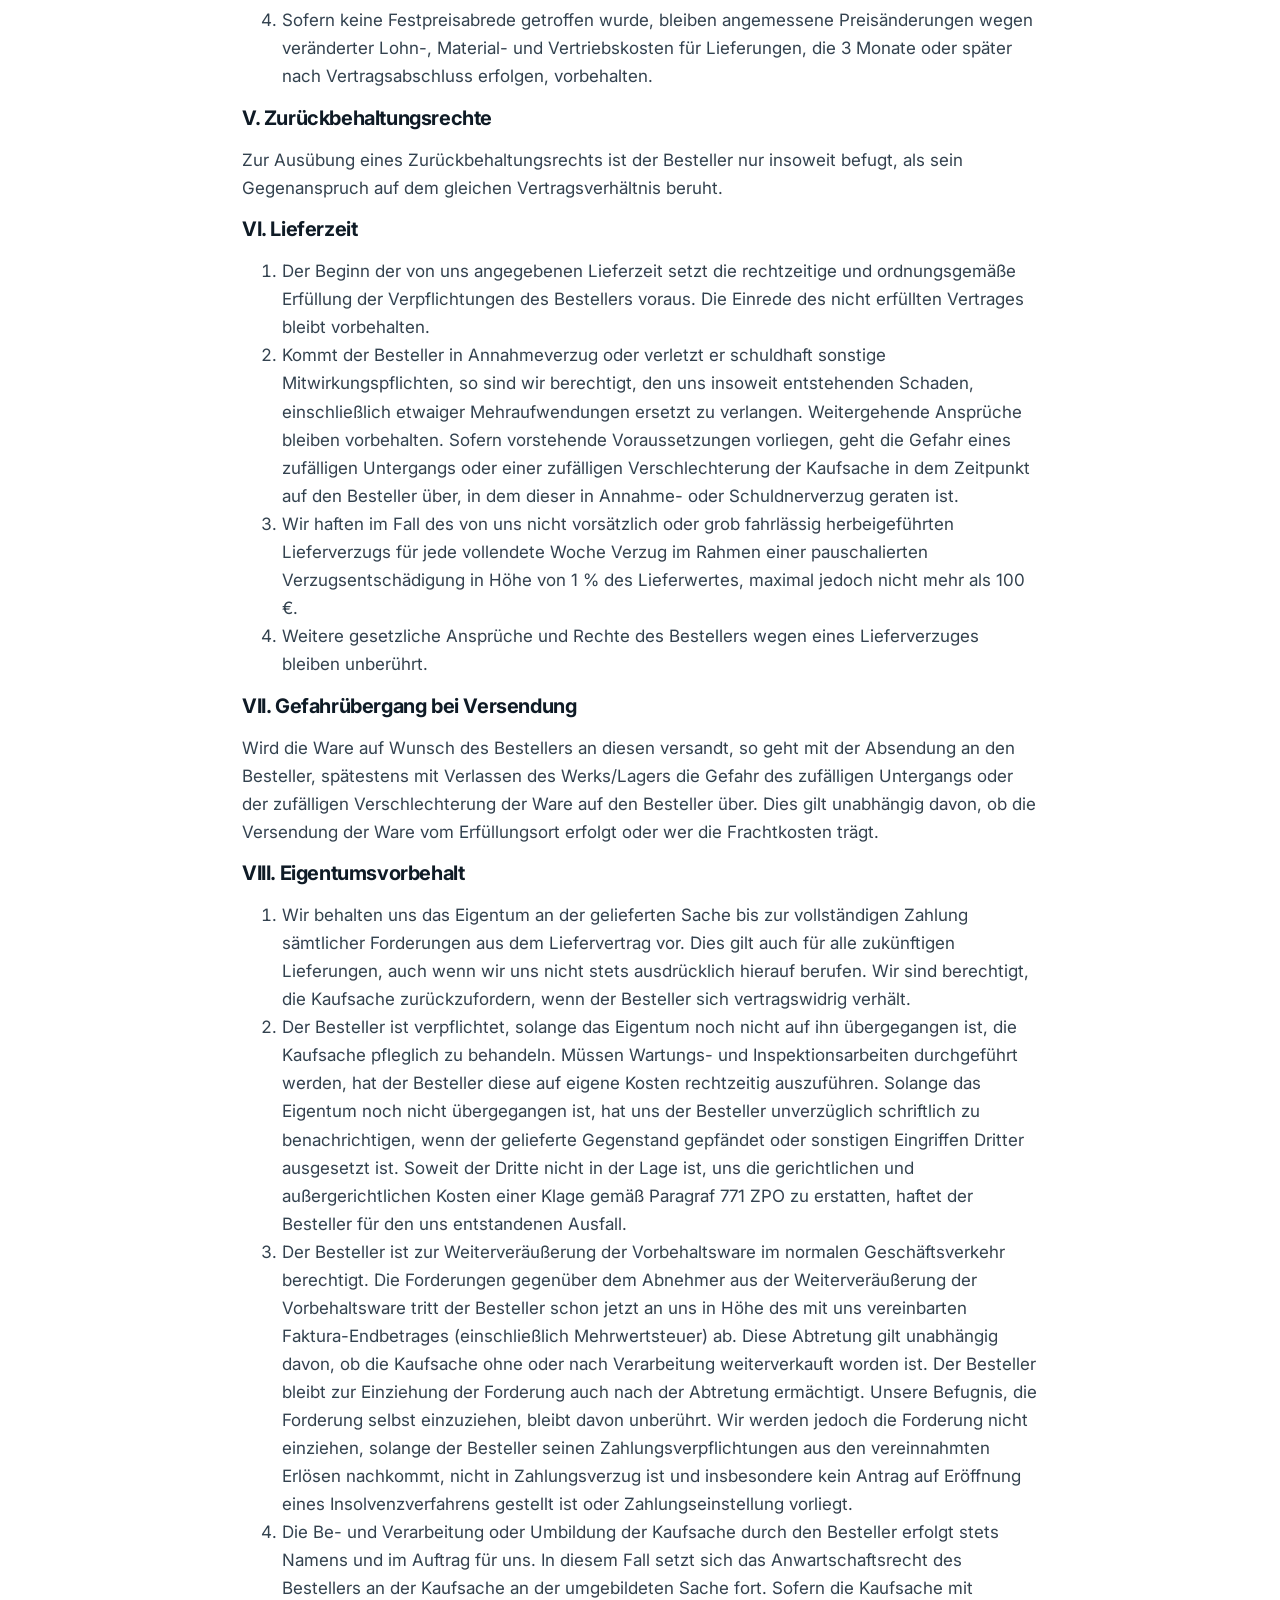
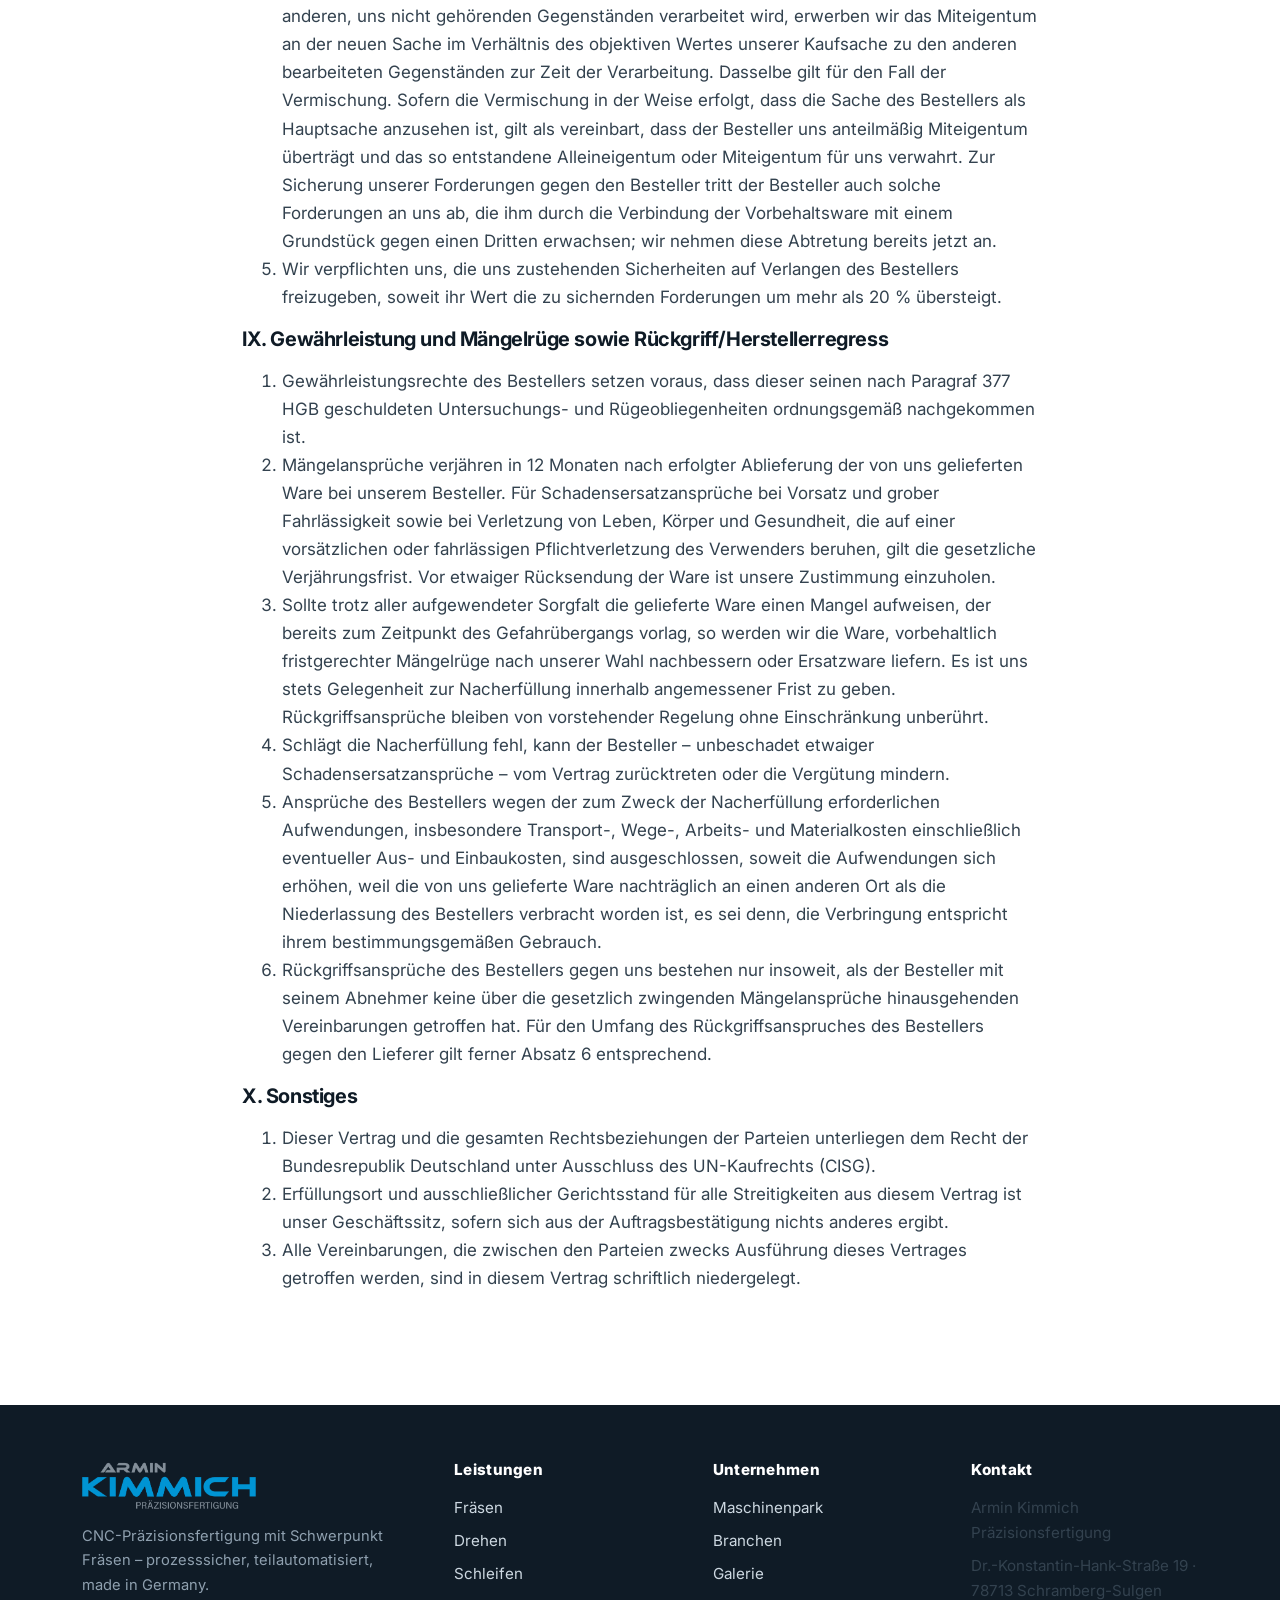
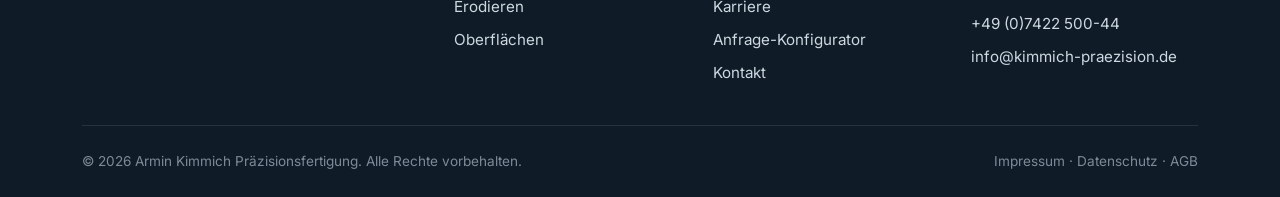
==== commit 71e37b75: "Anfrage-Konfigurator mit Machbarkeits-Check - Neue Seite konfigurator.html: 6 Schritte (Leistungen, " ====
--- a/agb.html
+++ b/agb.html
@@ -20,7 +20,7 @@
         <li><a href="branchen.html">Branchen</a></li>
         <li><a href="galerie.html">Galerie</a></li>
         <li><a href="karriere.html">Karriere</a></li>
-        <li class="nav__cta"><a class="btn btn--primary" href="kontakt.html">Anfrage stellen</a></li>
+        <li class="nav__cta"><a class="btn btn--primary" href="konfigurator.html">Anfrage stellen</a></li>
       </ul>
     </div>
   </header>
@@ -108,7 +108,7 @@
       <div class="footer__grid">
         <div class="footer__brand"><a class="brand" href="index.html"><img class="brand__logo" src="logo_kimmich_transparent_web_567x162pixel.png" alt="Armin Kimmich Präzisionsfertigung" width="567" height="162" /></a><p>CNC-Präzisionsfertigung mit Schwerpunkt Fräsen – prozesssicher, teilautomatisiert, made in Germany.</p></div>
         <div><h4>Leistungen</h4><ul><li><a href="leistungen.html">Fräsen</a></li><li><a href="leistungen.html">Drehen</a></li><li><a href="leistungen.html">Schleifen</a></li><li><a href="leistungen.html">Erodieren</a></li><li><a href="leistungen.html">Oberflächen</a></li></ul></div>
-        <div><h4>Unternehmen</h4><ul><li><a href="maschinenpark.html">Maschinenpark</a></li><li><a href="branchen.html">Branchen</a></li><li><a href="galerie.html">Galerie</a></li><li><a href="karriere.html">Karriere</a></li><li><a href="kontakt.html">Kontakt</a></li></ul></div>
+        <div><h4>Unternehmen</h4><ul><li><a href="maschinenpark.html">Maschinenpark</a></li><li><a href="branchen.html">Branchen</a></li><li><a href="galerie.html">Galerie</a></li><li><a href="karriere.html">Karriere</a></li><li><a href="konfigurator.html">Anfrage-Konfigurator</a></li><li><a href="kontakt.html">Kontakt</a></li></ul></div>
         <div><h4>Kontakt</h4><ul><li>Armin Kimmich Präzisionsfertigung</li><li>Dr.-Konstantin-Hank-Straße 19 · 78713 Schramberg-Sulgen</li><li><a href="tel:+49742250044">+49 (0)7422 500-44</a></li><li><a href="mailto:info@kimmich-praezision.de">info@kimmich-praezision.de</a></li></ul></div>
       </div>
       <div class="footer__bottom">
--- a/css/style.css
+++ b/css/style.css
@@ -363,3 +363,68 @@
   background: var(--accent-light); width: 24px; height: 24px; border-radius: 50%;
   display: grid; place-items: center; font-size: .8rem;
 }
+
+/* ==========================================================================
+   Anfrage-Konfigurator
+   ========================================================================== */
+.konf { display: grid; grid-template-columns: 1fr 380px; gap: 2rem; align-items: start; }
+@media (max-width: 1000px) { .konf { grid-template-columns: 1fr; } }
+
+.kstep { background:#fff; border:1px solid var(--line); border-radius:var(--radius);
+  padding:1.6rem; box-shadow:var(--shadow-sm); margin-bottom:1.25rem; }
+.kstep__head { display:flex; align-items:center; gap:.8rem; margin-bottom:1.1rem; }
+.kstep__num { width:34px; height:34px; flex:none; border-radius:50%; background:var(--accent);
+  color:#fff; font-weight:800; font-size:.95rem; display:grid; place-items:center; }
+.kstep__head h3 { margin:0; font-size:1.15rem; }
+.kstep__head p { margin:.15rem 0 0; font-size:.88rem; color:var(--muted); }
+
+/* Auswahl-Kacheln */
+.picks { display:grid; grid-template-columns:repeat(3,1fr); gap:.75rem; }
+@media (max-width:760px){ .picks { grid-template-columns:repeat(2,1fr); } }
+@media (max-width:420px){ .picks { grid-template-columns:1fr; } }
+.pick { position:relative; display:block; cursor:pointer; }
+.pick input { position:absolute; opacity:0; width:0; height:0; }
+.pick span { display:flex; flex-direction:column; gap:.2rem; height:100%;
+  border:1.5px solid var(--line); border-radius:var(--radius-sm); padding:.85rem .9rem;
+  font-weight:600; font-size:.95rem; color:var(--ink); transition:.15s; background:#fff; }
+.pick small { font-weight:500; font-size:.8rem; color:var(--muted); }
+.pick:hover span { border-color:var(--accent); }
+.pick input:checked + span { border-color:var(--accent); background:var(--accent-light);
+  box-shadow:0 0 0 3px rgba(28,156,229,.14); }
+.pick input:focus-visible + span { outline:2px solid var(--accent); outline-offset:2px; }
+
+/* Felder im Konfigurator */
+.krow { display:grid; grid-template-columns:repeat(3,1fr); gap:1rem; }
+@media (max-width:620px){ .krow { grid-template-columns:1fr; } }
+.krow--2 { grid-template-columns:repeat(2,1fr); }
+@media (max-width:620px){ .krow--2 { grid-template-columns:1fr; } }
+.unitfield { position:relative; display:flex; align-items:center; }
+.unitfield input { padding-right:3.2rem; }
+.unitfield .unit { position:absolute; right:.85rem; font-size:.85rem; color:var(--muted); pointer-events:none; }
+.hint { font-size:.8rem; color:var(--muted); margin:.35rem 0 0; }
+
+/* Ergebnis-Panel */
+.kresult { position:sticky; top:96px; background:var(--bg-dark); color:#dbe4ec;
+  border-radius:var(--radius); padding:1.6rem; box-shadow:var(--shadow-lg); }
+@media (max-width:1000px){ .kresult { position:static; } }
+.kresult h3 { color:#fff; font-size:1.1rem; margin-bottom:1rem; }
+.kresult__row { display:flex; justify-content:space-between; gap:1rem; padding:.6rem 0;
+  border-bottom:1px solid rgba(255,255,255,.1); font-size:.92rem; }
+.kresult__row:last-of-type { border-bottom:0; }
+.kresult__row b { color:#fff; font-weight:600; text-align:right; }
+.kresult__chain { display:flex; flex-wrap:wrap; gap:.4rem; margin:.5rem 0 0; }
+.kresult__chain span { background:rgba(28,156,229,.2); color:#8fd0f7; font-size:.78rem;
+  font-weight:700; padding:.28rem .6rem; border-radius:999px; }
+
+/* Status-Meldungen */
+.status { display:flex; gap:.65rem; align-items:flex-start; border-radius:var(--radius-sm);
+  padding:.8rem .95rem; font-size:.88rem; margin-top:1rem; line-height:1.5; }
+.status b { display:block; }
+.status--ok   { background:rgba(34,160,90,.15);  color:#a7e8c4; }
+.status--warn { background:rgba(230,160,30,.15); color:#f3d18a; }
+.status--info { background:rgba(28,156,229,.15); color:#a8dcfa; }
+.kresult .status--ok b, .kresult .status--warn b, .kresult .status--info b { color:inherit; }
+
+.err-msg { color:#b91c1c; font-size:.82rem; margin-top:.3rem; display:none; }
+.field.is-error .err-msg { display:block; }
+.field.is-error input, .field.is-error select { border-color:#b91c1c; }
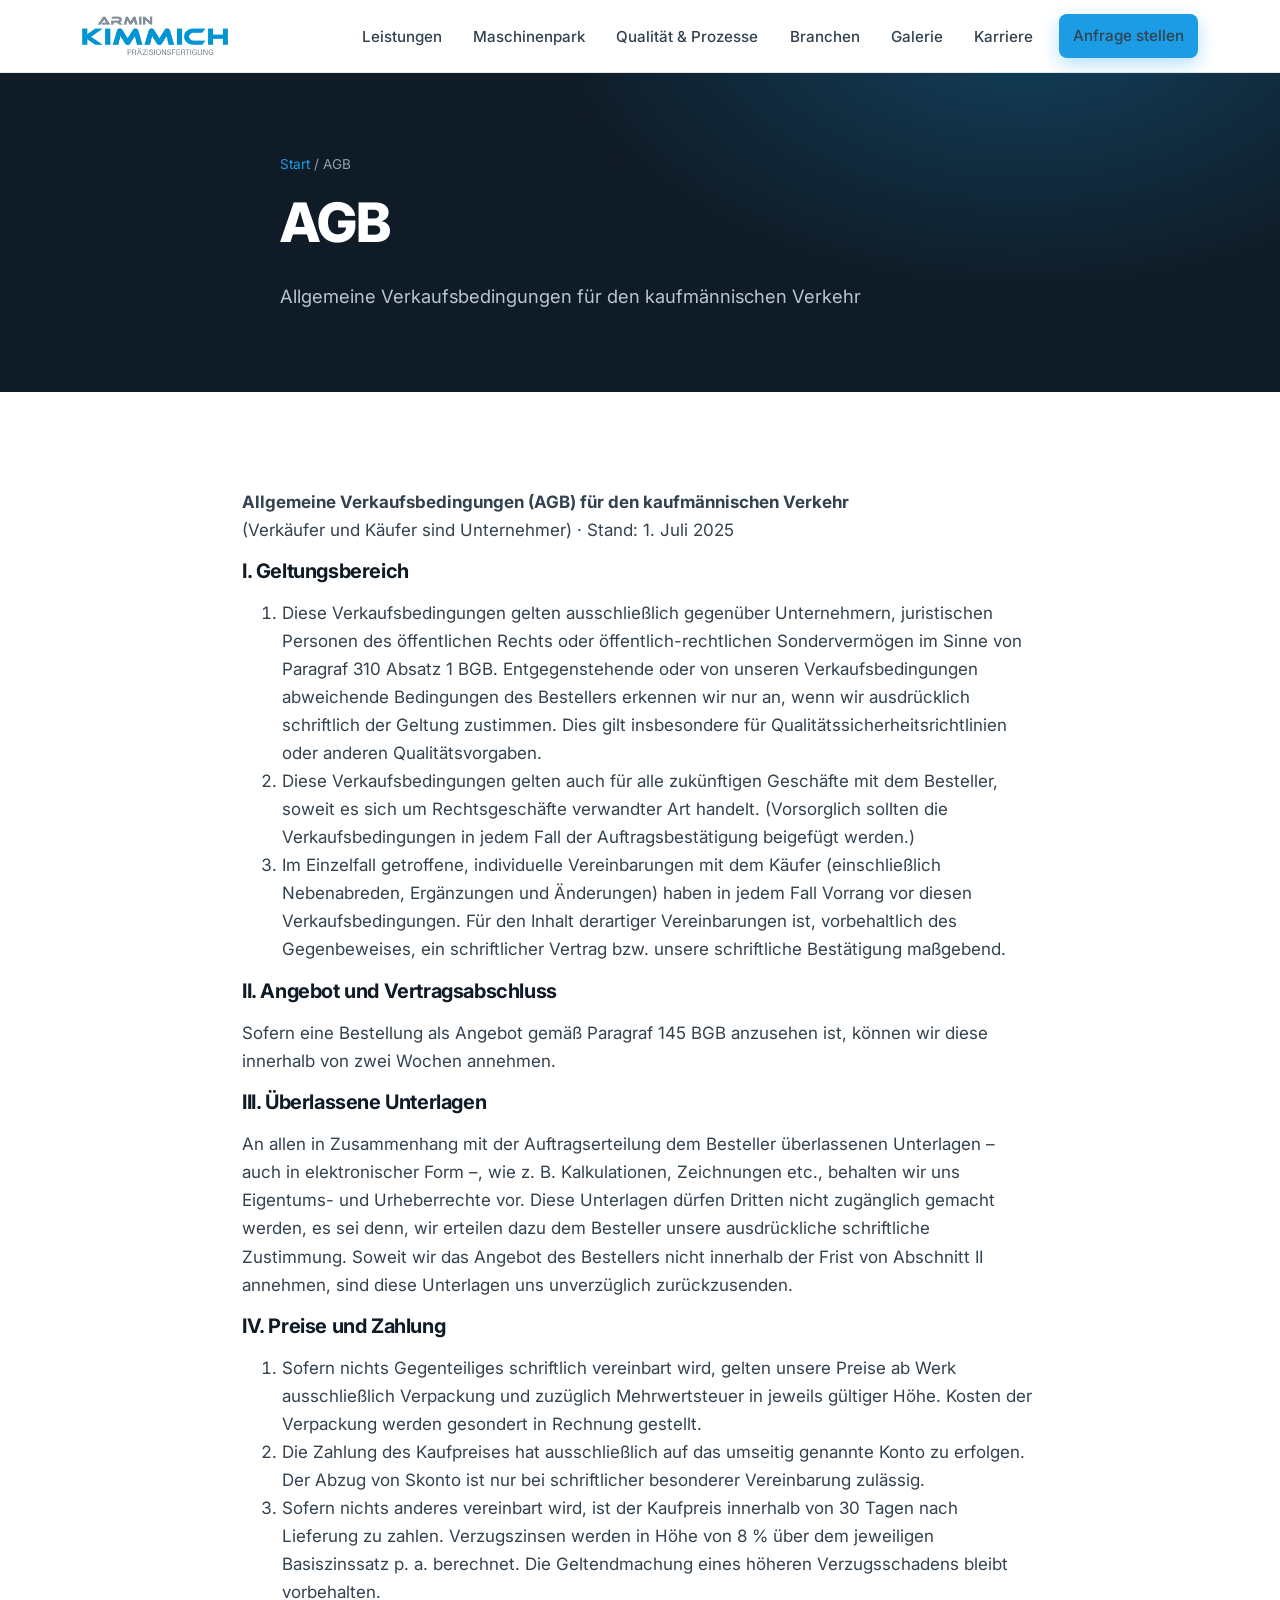
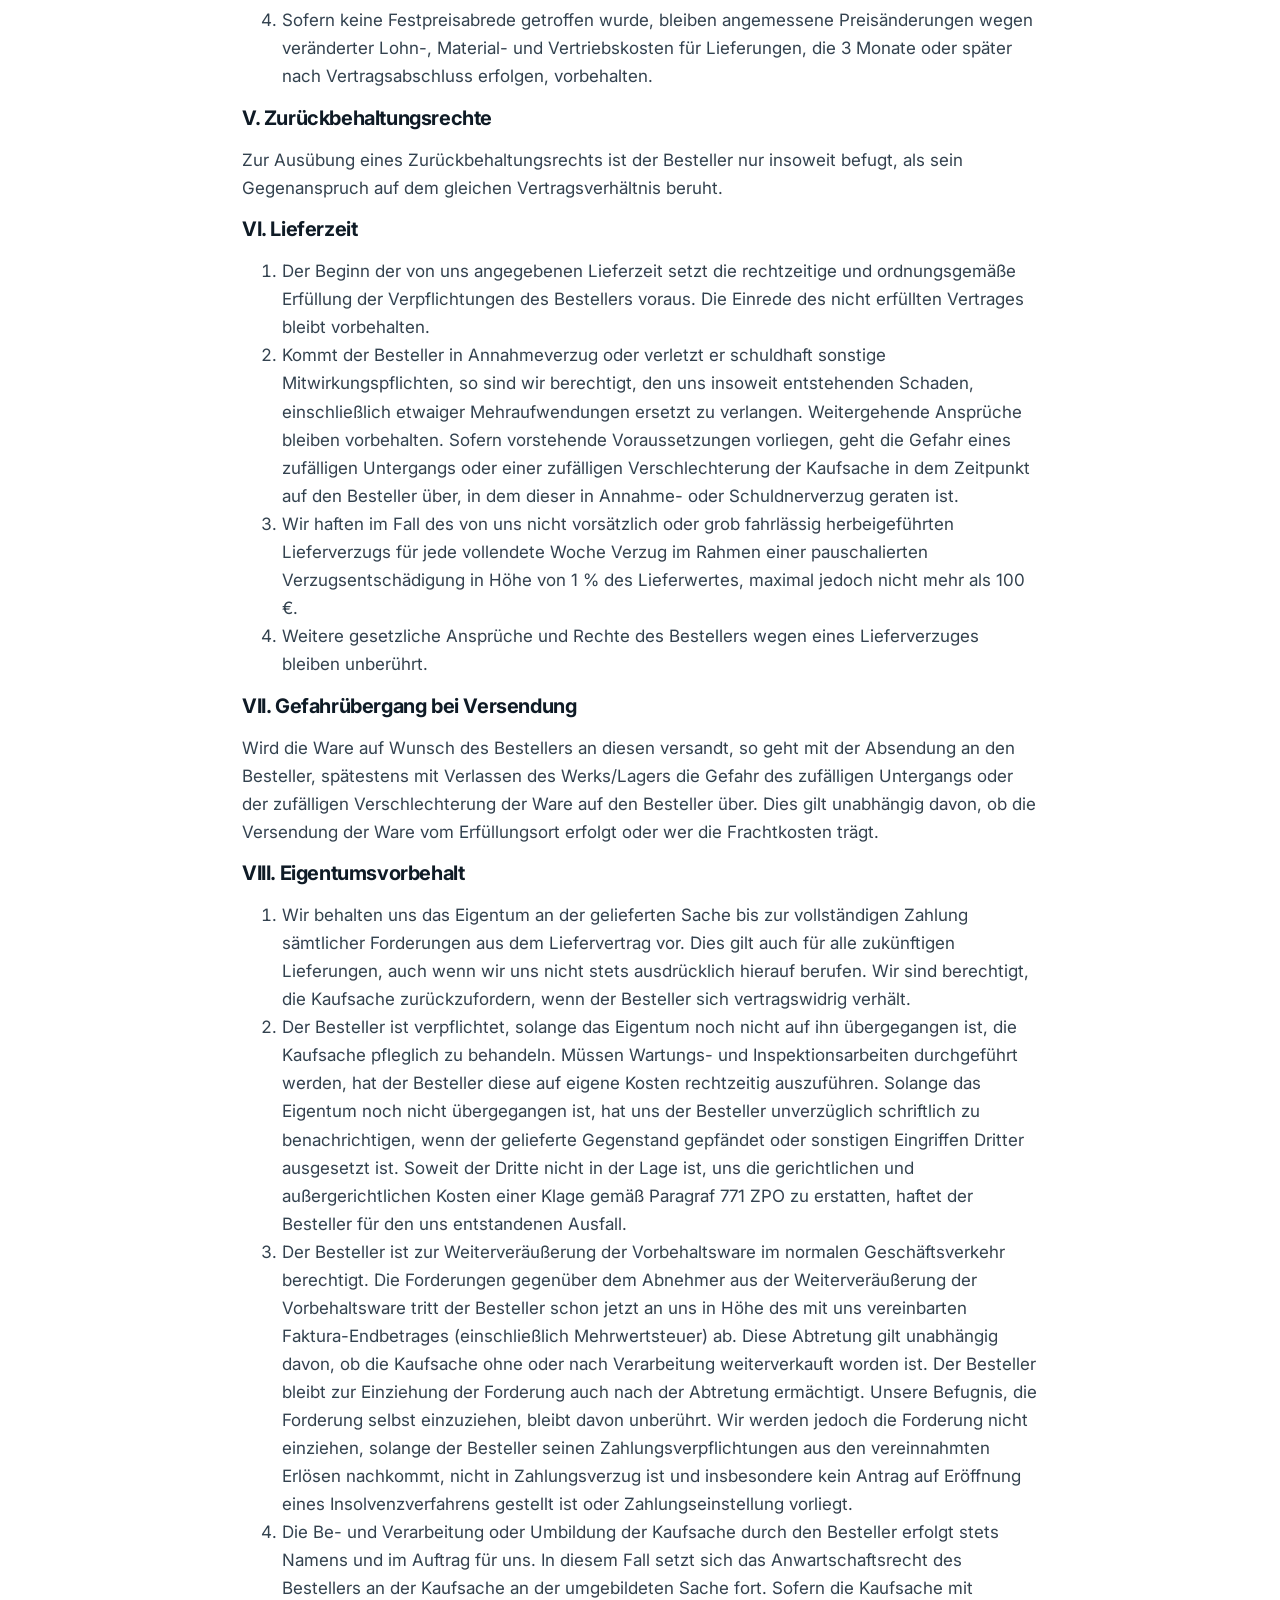
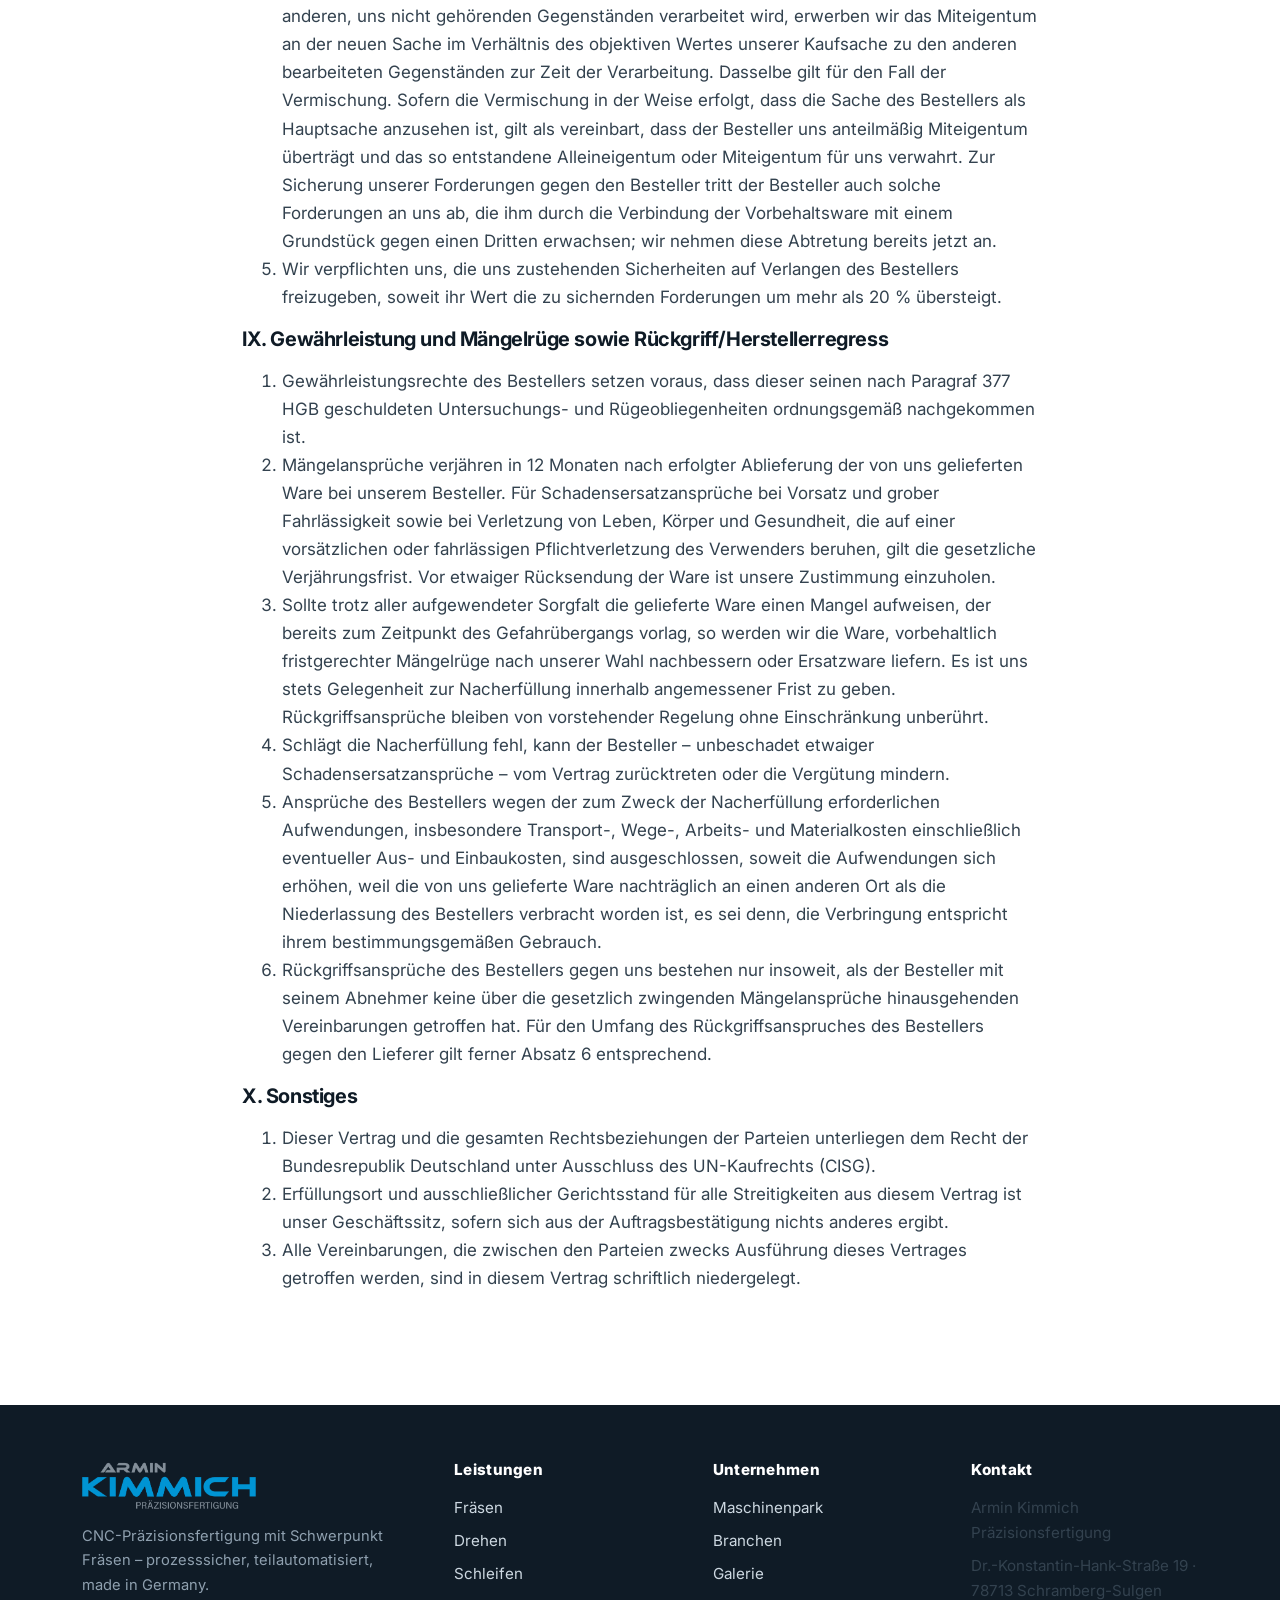
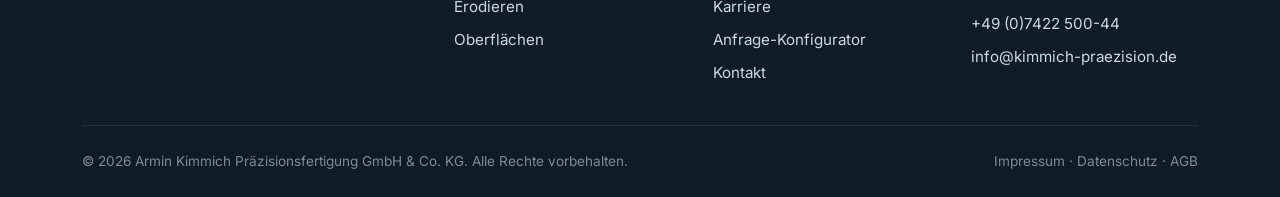
==== commit aae26ec1: "Angebots-Rechner + Kundenkorrekturen Rechner: - konfigurator.html neu als Angebots-Rechner mit mehre" ====
--- a/agb.html
+++ b/agb.html
@@ -112,7 +112,7 @@
         <div><h4>Kontakt</h4><ul><li>Armin Kimmich Präzisionsfertigung</li><li>Dr.-Konstantin-Hank-Straße 19 · 78713 Schramberg-Sulgen</li><li><a href="tel:+49742250044">+49 (0)7422 500-44</a></li><li><a href="mailto:info@kimmich-praezision.de">info@kimmich-praezision.de</a></li></ul></div>
       </div>
       <div class="footer__bottom">
-        <span>© <span data-year>2026</span> Armin Kimmich Präzisionsfertigung. Alle Rechte vorbehalten.</span>
+        <span>© <span data-year>2026</span> Armin Kimmich Präzisionsfertigung GmbH &amp; Co. KG. Alle Rechte vorbehalten.</span>
         <span><a href="impressum.html">Impressum</a> · <a href="datenschutz.html">Datenschutz</a> · <a href="agb.html">AGB</a></span>
       </div>
     </div>
--- a/css/style.css
+++ b/css/style.css
@@ -428,3 +428,76 @@
 .err-msg { color:#b91c1c; font-size:.82rem; margin-top:.3rem; display:none; }
 .field.is-error .err-msg { display:block; }
 .field.is-error input, .field.is-error select { border-color:#b91c1c; }
+
+/* ==========================================================================
+   Angebots-Rechner (Positionen + Erstangebot)
+   ========================================================================== */
+.calc { display:grid; grid-template-columns:1fr 400px; gap:2rem; align-items:start; }
+@media (max-width:1050px){ .calc { grid-template-columns:1fr; } }
+
+/* Prototyp-Banner */
+.proto {
+  display:flex; gap:.8rem; align-items:flex-start;
+  background:#fff8e6; border:1px solid #f0d9a0; border-left:4px solid #e0a51e;
+  border-radius:var(--radius-sm); padding:1rem 1.2rem; margin-bottom:1.5rem;
+}
+.proto b { display:block; color:#7a5a06; }
+.proto p { margin:.2rem 0 0; font-size:.9rem; color:#7a5a06; }
+
+/* Position */
+.pos { background:#fff; border:1px solid var(--line); border-radius:var(--radius);
+  box-shadow:var(--shadow-sm); margin-bottom:1rem; overflow:hidden; }
+.pos__head { display:flex; align-items:center; gap:.8rem; padding:.9rem 1.2rem;
+  background:var(--bg-soft); border-bottom:1px solid var(--line); }
+.pos__badge { width:28px; height:28px; flex:none; border-radius:50%; background:var(--accent);
+  color:#fff; font-weight:800; font-size:.85rem; display:grid; place-items:center; }
+.pos__title { font-weight:700; font-size:1rem; flex:1; }
+.pos__price { font-weight:800; color:var(--accent-dark); font-variant-numeric:tabular-nums; }
+.pos__del { background:none; border:0; cursor:pointer; color:var(--muted); font-size:1.35rem;
+  line-height:1; padding:.2rem .45rem; border-radius:6px; }
+.pos__del:hover { background:#fde8e8; color:#b91c1c; }
+.pos__body { padding:1.2rem; display:grid; gap:1rem; }
+
+.frow { display:grid; grid-template-columns:repeat(4,1fr); gap:.9rem; }
+@media (max-width:820px){ .frow { grid-template-columns:repeat(2,1fr); } }
+@media (max-width:480px){ .frow { grid-template-columns:1fr; } }
+.frow--3 { grid-template-columns:repeat(3,1fr); }
+@media (max-width:820px){ .frow--3 { grid-template-columns:1fr; } }
+.frow label { display:block; font-weight:600; font-size:.85rem; margin-bottom:.3rem; }
+.frow input, .frow select { width:100%; font:inherit; font-size:.95rem; padding:.6rem .7rem;
+  border:1.5px solid var(--line); border-radius:var(--radius-sm); background:#fff; color:var(--ink); }
+.frow input:focus, .frow select:focus { outline:none; border-color:var(--accent);
+  box-shadow:0 0 0 3px rgba(28,156,229,.15); }
+
+/* Zusatzleistungen als Chips */
+.addons { display:flex; flex-wrap:wrap; gap:.5rem; }
+.addon { cursor:pointer; }
+.addon input { position:absolute; opacity:0; width:0; height:0; }
+.addon span { display:inline-block; border:1.5px solid var(--line); border-radius:999px;
+  padding:.4rem .85rem; font-size:.85rem; font-weight:600; color:var(--ink-2); transition:.15s; }
+.addon:hover span { border-color:var(--accent); }
+.addon input:checked + span { background:var(--accent-light); border-color:var(--accent); color:var(--accent-dark); }
+
+.btn--add { background:var(--accent-light); color:var(--accent-dark); border:1.5px dashed var(--accent);
+  width:100%; justify-content:center; }
+.btn--add:hover { background:#d6ecfa; }
+
+/* Angebots-Panel */
+.quote { position:sticky; top:96px; background:var(--bg-dark); color:#dbe4ec;
+  border-radius:var(--radius); overflow:hidden; box-shadow:var(--shadow-lg); }
+@media (max-width:1050px){ .quote { position:static; } }
+.quote__head { padding:1.4rem 1.5rem 1rem; }
+.quote__head h3 { color:#fff; font-size:1.05rem; margin:0; }
+.quote__head p { color:#8fa0af; font-size:.82rem; margin:.25rem 0 0; }
+.quote__total { padding:0 1.5rem 1.2rem; }
+.quote__amount { font-size:2.1rem; font-weight:800; color:#fff; letter-spacing:-.02em;
+  font-variant-numeric:tabular-nums; line-height:1.1; }
+.quote__per { color:#8fa0af; font-size:.85rem; margin-top:.2rem; }
+.quote__lines { border-top:1px solid rgba(255,255,255,.1); padding:1rem 1.5rem; display:grid; gap:.5rem; }
+.quote__line { display:flex; justify-content:space-between; gap:1rem; font-size:.88rem; }
+.quote__line b { color:#fff; font-weight:600; font-variant-numeric:tabular-nums; }
+.quote__line--sum { border-top:1px solid rgba(255,255,255,.1); padding-top:.6rem; margin-top:.2rem; }
+.quote__foot { padding:0 1.5rem 1.5rem; }
+.quote__note { font-size:.78rem; color:#7d8b99; line-height:1.5; margin:.9rem 0 0; }
+.quote .btn { width:100%; justify-content:center; }
+.quote__empty { padding:1.5rem; color:#8fa0af; font-size:.9rem; text-align:center; }
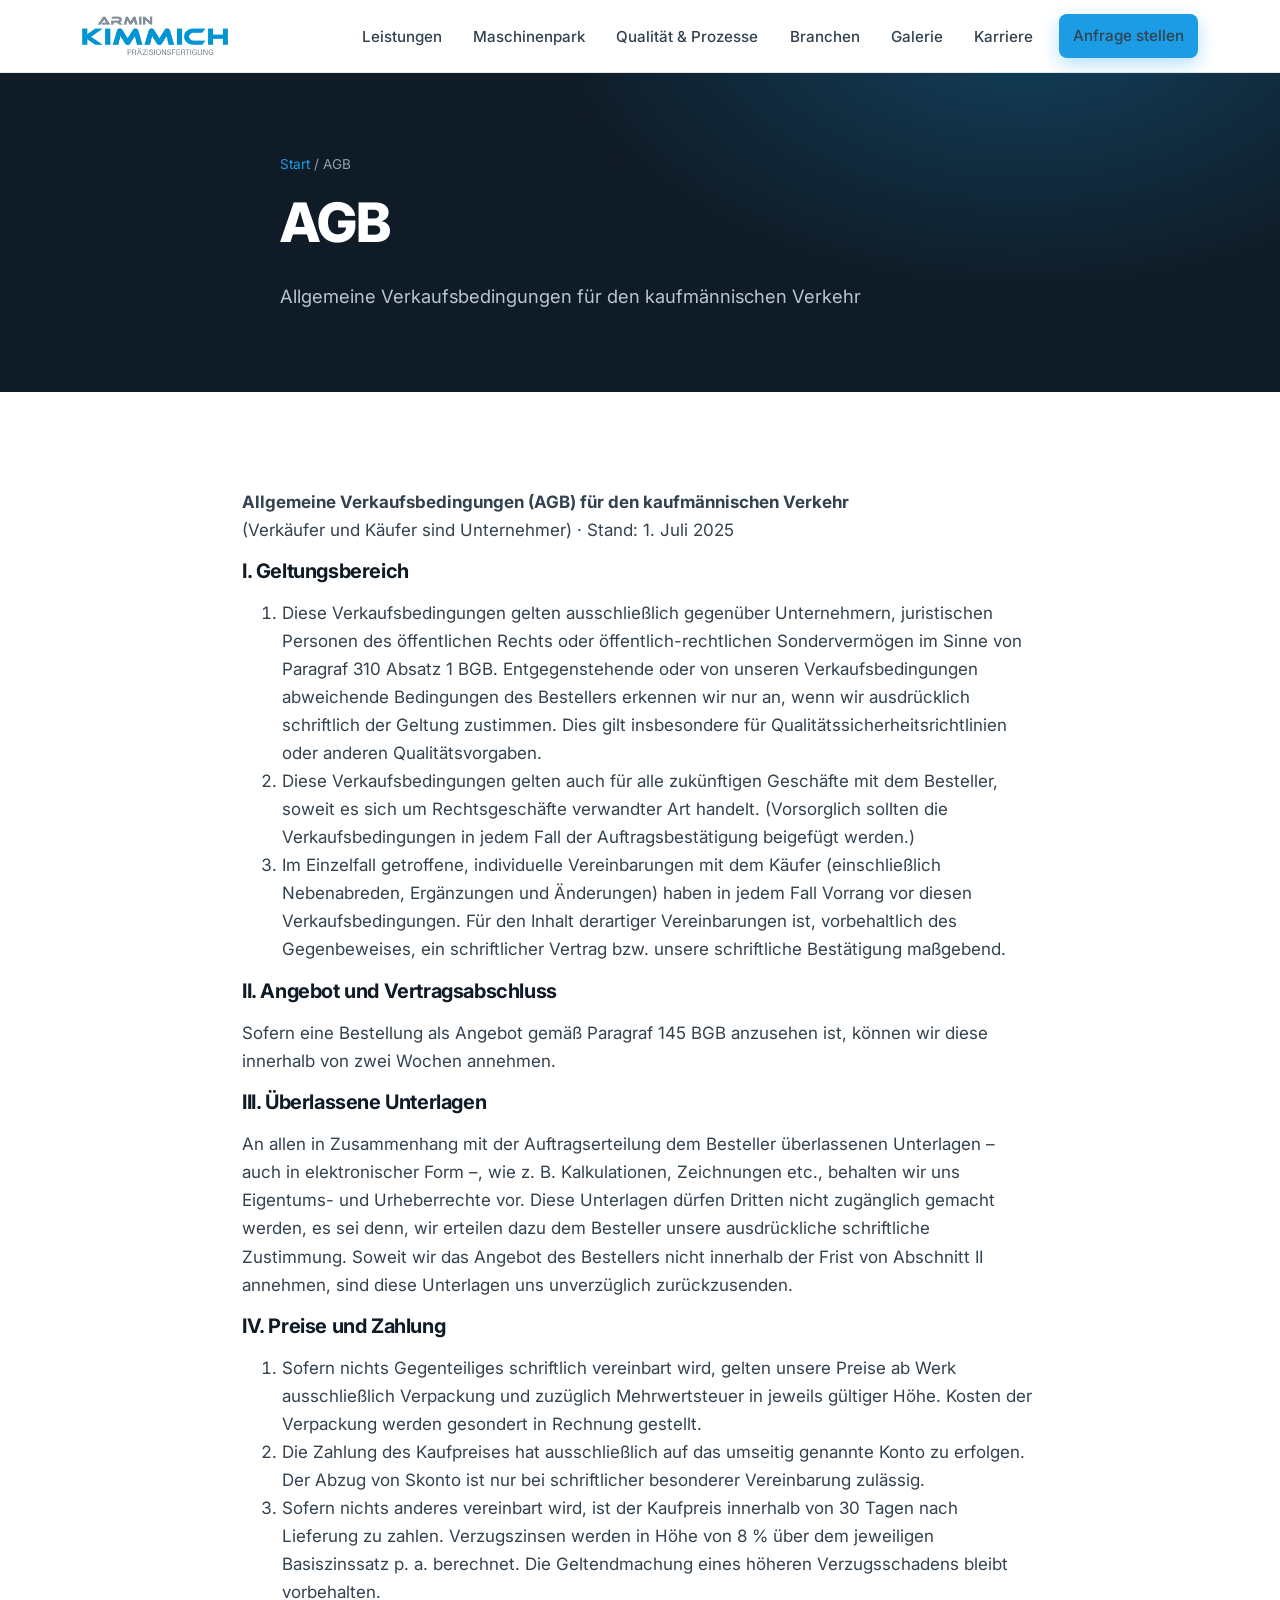
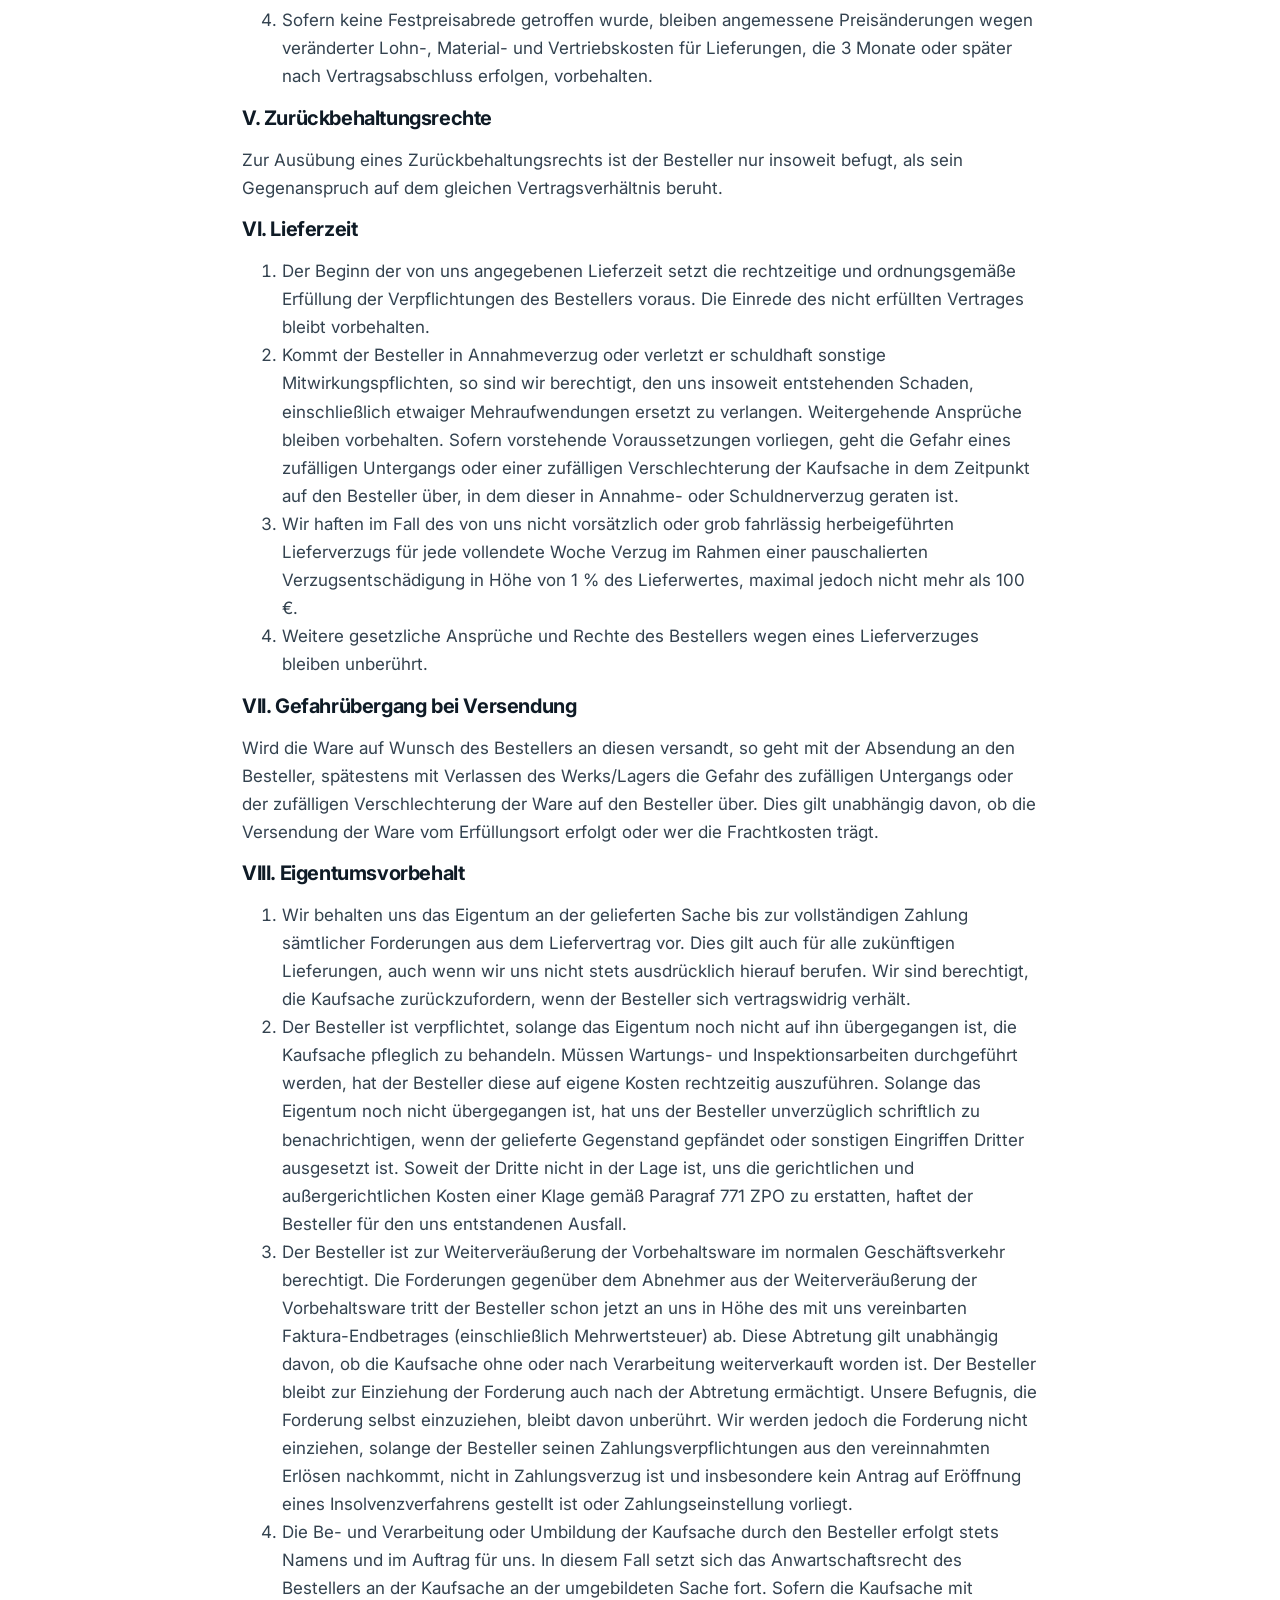
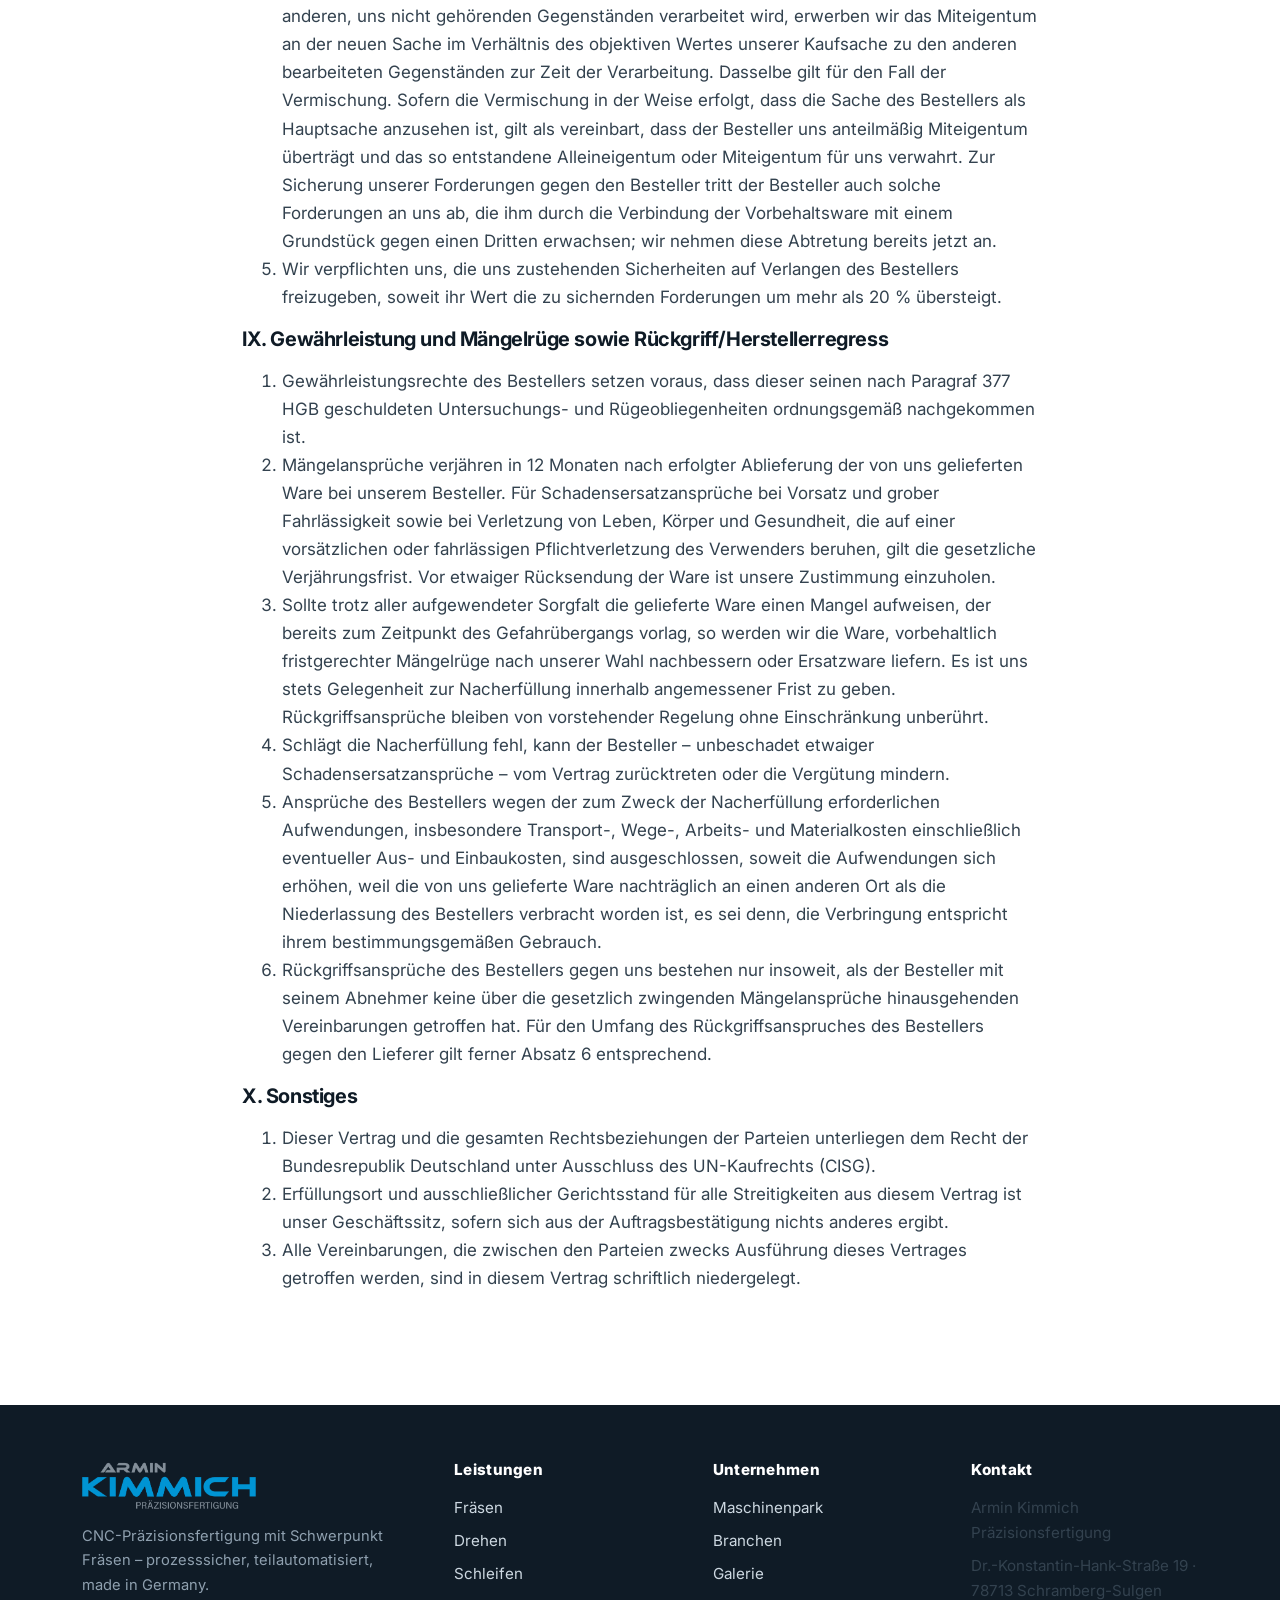
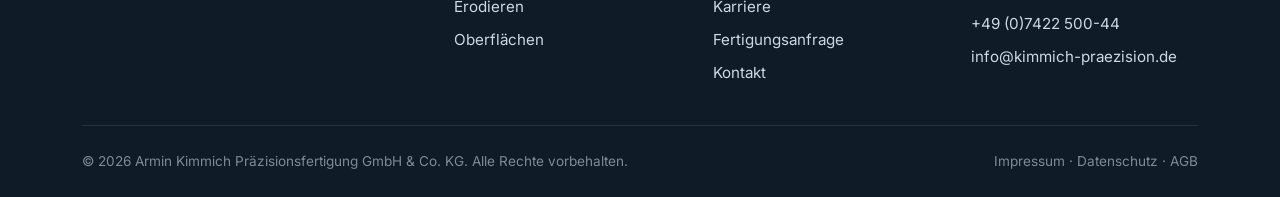
==== commit 6edc70e1: "Rechner zu Fertigungsanfrage umgebaut - keine sichtbaren Preise - konfigurator.html: Preisanzeige ko" ====
--- a/agb.html
+++ b/agb.html
@@ -108,7 +108,7 @@
       <div class="footer__grid">
         <div class="footer__brand"><a class="brand" href="index.html"><img class="brand__logo" src="logo_kimmich_transparent_web_567x162pixel.png" alt="Armin Kimmich Präzisionsfertigung" width="567" height="162" /></a><p>CNC-Präzisionsfertigung mit Schwerpunkt Fräsen – prozesssicher, teilautomatisiert, made in Germany.</p></div>
         <div><h4>Leistungen</h4><ul><li><a href="leistungen.html">Fräsen</a></li><li><a href="leistungen.html">Drehen</a></li><li><a href="leistungen.html">Schleifen</a></li><li><a href="leistungen.html">Erodieren</a></li><li><a href="leistungen.html">Oberflächen</a></li></ul></div>
-        <div><h4>Unternehmen</h4><ul><li><a href="maschinenpark.html">Maschinenpark</a></li><li><a href="branchen.html">Branchen</a></li><li><a href="galerie.html">Galerie</a></li><li><a href="karriere.html">Karriere</a></li><li><a href="konfigurator.html">Anfrage-Konfigurator</a></li><li><a href="kontakt.html">Kontakt</a></li></ul></div>
+        <div><h4>Unternehmen</h4><ul><li><a href="maschinenpark.html">Maschinenpark</a></li><li><a href="branchen.html">Branchen</a></li><li><a href="galerie.html">Galerie</a></li><li><a href="karriere.html">Karriere</a></li><li><a href="konfigurator.html">Fertigungsanfrage</a></li><li><a href="kontakt.html">Kontakt</a></li></ul></div>
         <div><h4>Kontakt</h4><ul><li>Armin Kimmich Präzisionsfertigung</li><li>Dr.-Konstantin-Hank-Straße 19 · 78713 Schramberg-Sulgen</li><li><a href="tel:+49742250044">+49 (0)7422 500-44</a></li><li><a href="mailto:info@kimmich-praezision.de">info@kimmich-praezision.de</a></li></ul></div>
       </div>
       <div class="footer__bottom">
--- a/css/style.css
+++ b/css/style.css
@@ -501,3 +501,33 @@
 .quote__note { font-size:.78rem; color:#7d8b99; line-height:1.5; margin:.9rem 0 0; }
 .quote .btn { width:100%; justify-content:center; }
 .quote__empty { padding:1.5rem; color:#8fa0af; font-size:.9rem; text-align:center; }
+
+/* ==========================================================================
+   Datei-Upload (Fertigungsanfrage)
+   ========================================================================== */
+.dropzone { display:block; cursor:pointer; }
+.dropzone input[type="file"] { position:absolute; opacity:0; width:0; height:0; }
+.dropzone__inner {
+  border:2px dashed var(--line); border-radius:var(--radius); background:var(--bg-soft);
+  padding:2.2rem 1.5rem; text-align:center; transition:.15s;
+}
+.dropzone:hover .dropzone__inner,
+.dropzone.is-over .dropzone__inner { border-color:var(--accent); background:var(--accent-light); }
+.dropzone input:focus-visible + .dropzone__inner { outline:2px solid var(--accent); outline-offset:2px; }
+.dropzone__icon { font-size:1.8rem; margin-bottom:.4rem; }
+.dropzone__inner b { display:block; color:var(--ink); font-size:1rem; }
+.dropzone__inner span { display:block; color:var(--muted); font-size:.85rem; margin-top:.25rem; }
+
+.filelist { list-style:none; margin:1rem 0 0; padding:0; display:grid; gap:.5rem; }
+.filelist li {
+  display:flex; align-items:center; gap:.75rem;
+  background:#fff; border:1px solid var(--line); border-radius:var(--radius-sm);
+  padding:.6rem .9rem; font-size:.9rem;
+}
+.filelist__name { flex:1; color:var(--ink); font-weight:600; word-break:break-all; }
+.filelist__size { color:var(--muted); font-size:.82rem; white-space:nowrap; }
+
+/* Nächste Schritte im Übersichts-Panel */
+.nextsteps { margin:.6rem 0 0; padding-left:1.2rem; display:grid; gap:.45rem; }
+.nextsteps li { color:#a9b7c4; font-size:.88rem; line-height:1.5; }
+.nextsteps li::marker { color:var(--accent); font-weight:700; }
